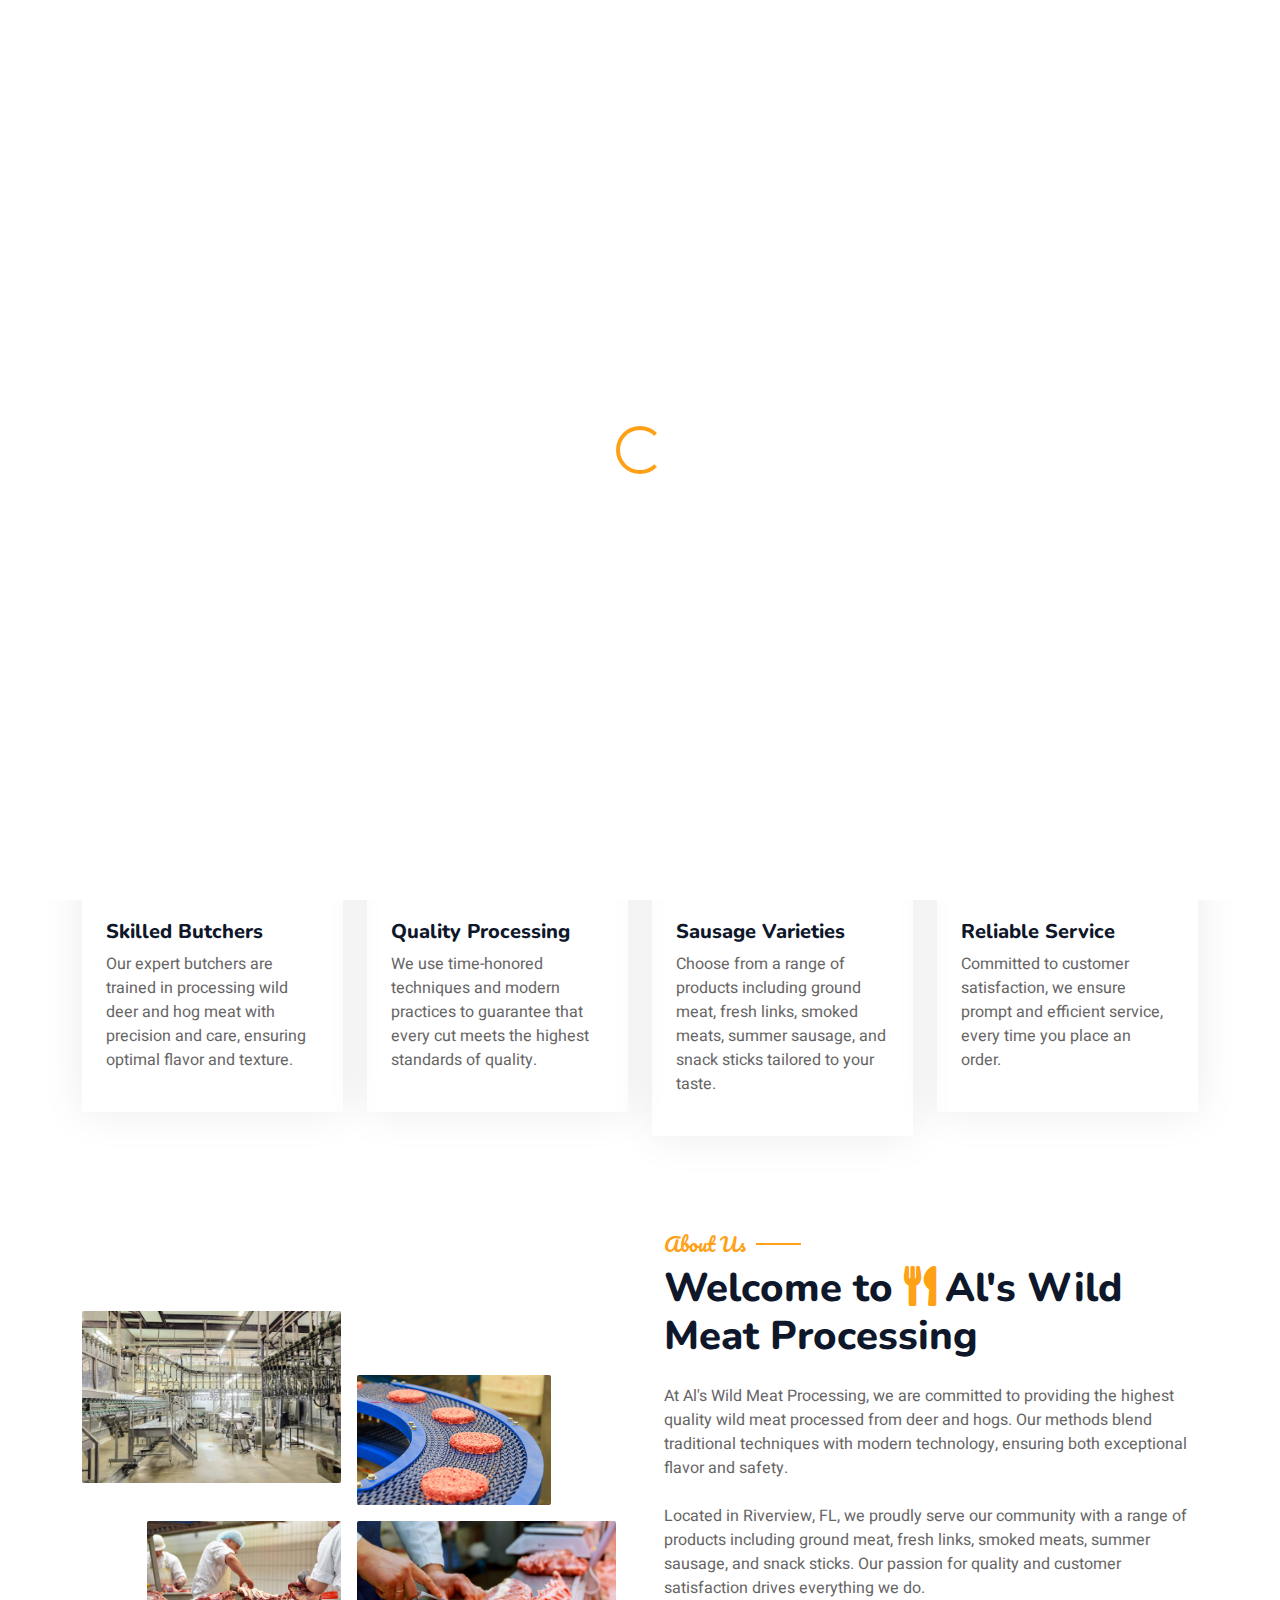
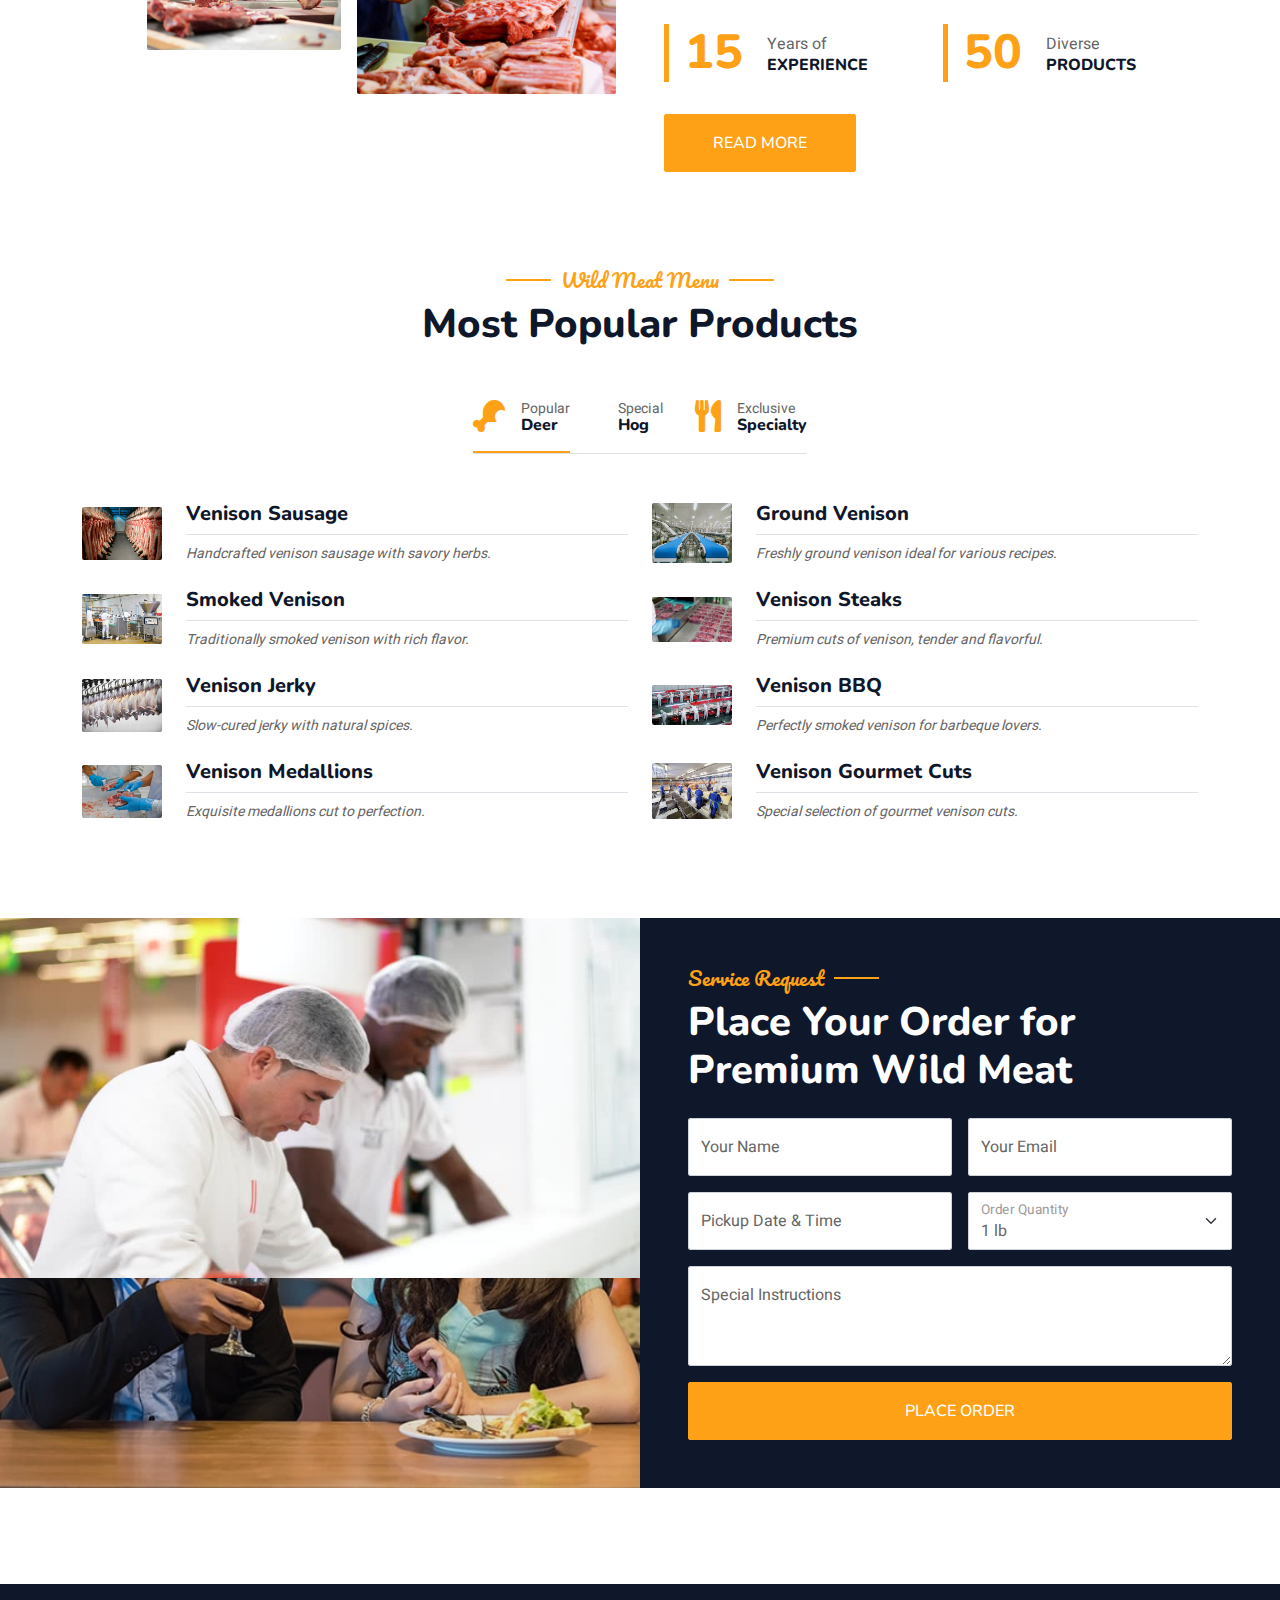
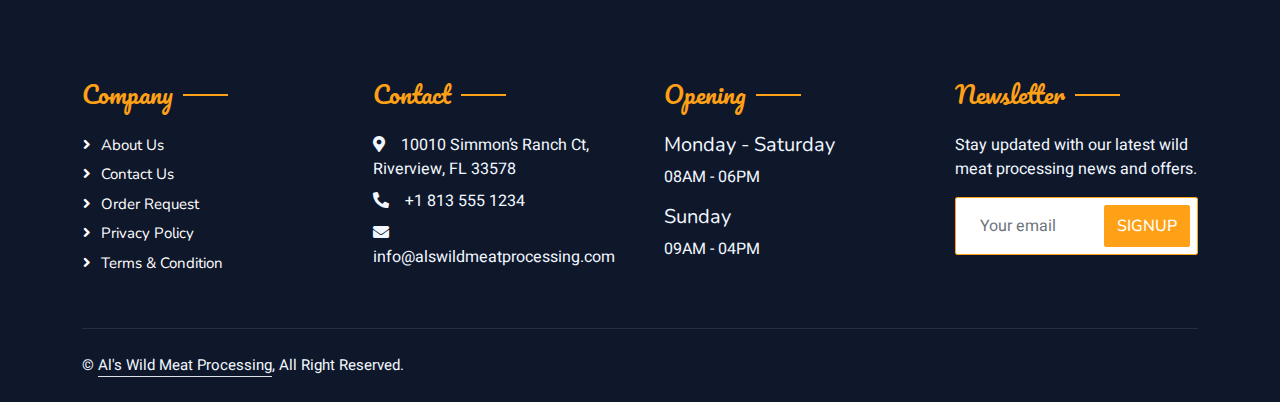
==== index.html @ 775583ea "Add files via upload" ====
<!DOCTYPE html>
<html lang="en">

<head>
    <meta charset="utf-8">
    <title>AI’s Wild meat processing</title>
    <meta content="width=device-width, initial-scale=1.0" name="viewport">
    <meta content="" name="keywords">
    <meta content="" name="description">

    <!-- Favicon -->
    <link href="img/favicon.ico" rel="icon">

    <!-- Google Web Fonts -->
    <link rel="preconnect" href="https://fonts.googleapis.com">
    <link rel="preconnect" href="https://fonts.gstatic.com" crossorigin>
    <link href="https://fonts.googleapis.com/css2?family=Heebo:wght@400;500;600&family=Nunito:wght@600;700;800&family=Pacifico&display=swap" rel="stylesheet">

    <!-- Icon Font Stylesheet -->
    <link href="https://cdnjs.cloudflare.com/ajax/libs/font-awesome/5.10.0/css/all.min.css" rel="stylesheet">
    <link href="https://cdn.jsdelivr.net/npm/bootstrap-icons@1.4.1/font/bootstrap-icons.css" rel="stylesheet">

    <!-- Libraries Stylesheet -->
    <link href="lib/animate/animate.min.css" rel="stylesheet">
    <link href="lib/owlcarousel/assets/owl.carousel.min.css" rel="stylesheet">
    <link href="lib/tempusdominus/css/tempusdominus-bootstrap-4.min.css" rel="stylesheet" />

    <!-- Customized Bootstrap Stylesheet -->
    <link href="css/bootstrap.min.css" rel="stylesheet">

    <!-- Template Stylesheet -->
    <link href="css/style.css" rel="stylesheet">
</head>

<body>
    <div class="container-xxl bg-white p-0">
        <!-- Spinner Start -->
        <div id="spinner" class="show bg-white position-fixed translate-middle w-100 vh-100 top-50 start-50 d-flex align-items-center justify-content-center">
            <div class="spinner-border text-primary" style="width: 3rem; height: 3rem;" role="status">
                <span class="sr-only">Loading...</span>
            </div>
        </div>
        <!-- Spinner End -->


<!-- Navbar & Hero Start -->
<div class="container-xxl position-relative p-0">
    <nav class="navbar navbar-expand-lg navbar-dark bg-dark px-4 px-lg-5 py-3 py-lg-0">
        <a href="" class="navbar-brand p-0">
            <h1 class="text-primary m-0"><i class="fa fa-utensils me-3"></i>Al's Wild Meat Processing</h1>
            <!-- <img src="img/logo.png" alt="Logo"> -->
        </a>
        <button class="navbar-toggler" type="button" data-bs-toggle="collapse" data-bs-target="#navbarCollapse">
            <span class="fa fa-bars"></span>
        </button>
        <div class="collapse navbar-collapse" id="navbarCollapse">
            <div class="navbar-nav ms-auto py-0 pe-4">
                <a href="index.html" class="nav-item nav-link active">Home</a>
                <a href="service.html" class="nav-item nav-link">Services</a>
                <a href="about.html" class="nav-item nav-link">About</a>
                <a href="contact.html" class="nav-item nav-link">Contact</a>
            </div>
        </div>
    </nav>

    <div class="container-xxl py-5 bg-dark hero-header mb-5">
        <div class="container my-5 py-5">
            <div class="row align-items-center g-5">
                <div class="col-lg-6 text-center text-lg-start">
                    <h1 class="display-3 text-white animated slideInLeft">Expert Wild Meat Processing<br>in Riverview, FL</h1>
                    <p class="text-white animated slideInLeft mb-4 pb-2">
                        At Al's Wild Meat Processing, we specialize in the processing of deer and hog meat to create a variety of products including ground meat, fresh links, smoked meats, summer sausage, and snack sticks. Quality and customer satisfaction are our top priorities.
                    </p>
                    <a href="contact.html" class="btn btn-primary py-sm-3 px-sm-5 me-3 animated slideInLeft">Get in Touch</a>
                </div>
                <div class="col-lg-6 text-center text-lg-end overflow-hidden">
                    <img class="img-fluid" src="img/1.jpg" alt="Wild Meat Processing" style="width:100%; height:auto;">
                </div>
            </div>
        </div>
    </div>
</div>
<!-- Navbar & Hero End -->

      <!-- Service Start -->
<div class="container-xxl py-5">
    <div class="container">
        <div class="row g-4">
            <div class="col-lg-3 col-sm-6 wow fadeInUp" data-wow-delay="0.1s">
                <div class="service-item rounded pt-3">
                    <div class="p-4">
                        <i class="fa fa-3x fa-user-tie text-primary mb-4"></i>
                        <h5>Skilled Butchers</h5>
                        <p>Our expert butchers are trained in processing wild deer and hog meat with precision and care, ensuring optimal flavor and texture.</p>
                    </div>
                </div>
            </div>
            <div class="col-lg-3 col-sm-6 wow fadeInUp" data-wow-delay="0.3s">
                <div class="service-item rounded pt-3">
                    <div class="p-4">
                        <i class="fa fa-3x fa-utensils text-primary mb-4"></i>
                        <h5>Quality Processing</h5>
                        <p>We use time-honored techniques and modern practices to guarantee that every cut meets the highest standards of quality.</p>
                    </div>
                </div>
            </div>
            <div class="col-lg-3 col-sm-6 wow fadeInUp" data-wow-delay="0.5s">
                <div class="service-item rounded pt-3">
                    <div class="p-4">
                        <i class="fa fa-3x fa-cart-plus text-primary mb-4"></i>
                        <h5>Sausage Varieties</h5>
                        <p>Choose from a range of products including ground meat, fresh links, smoked meats, summer sausage, and snack sticks tailored to your taste.</p>
                    </div>
                </div>
            </div>
            <div class="col-lg-3 col-sm-6 wow fadeInUp" data-wow-delay="0.7s">
                <div class="service-item rounded pt-3">
                    <div class="p-4">
                        <i class="fa fa-3x fa-headset text-primary mb-4"></i>
                        <h5>Reliable Service</h5>
                        <p>Committed to customer satisfaction, we ensure prompt and efficient service, every time you place an order.</p>
                    </div>
                </div>
            </div>
        </div>
    </div>
</div>
<!-- Service End -->


<!-- About Start -->
<div class="container-xxl py-5">
    <div class="container">
        <div class="row g-5 align-items-center">
            <div class="col-lg-6">
                <div class="row g-3">
                    <div class="col-6 text-start">
                        <img class="img-fluid rounded w-100 wow zoomIn" data-wow-delay="0.1s" src="img/2.jpg" style="width:100%; height:auto;">
                    </div>
                    <div class="col-6 text-start">
                        <img class="img-fluid rounded w-75 wow zoomIn" data-wow-delay="0.3s" src="img/3.jpg" style="margin-top: 25%; width:100%; height:auto;">
                    </div>
                    <div class="col-6 text-end">
                        <img class="img-fluid rounded w-75 wow zoomIn" data-wow-delay="0.5s" src="img/4.jpg" style="width:100%; height:auto;">
                    </div>
                    <div class="col-6 text-end">
                        <img class="img-fluid rounded w-100 wow zoomIn" data-wow-delay="0.7s" src="img/5.jpg" style="width:100%; height:auto;">
                    </div>
                </div>
            </div>
            <div class="col-lg-6">
                <h5 class="section-title ff-secondary text-start text-primary fw-normal">About Us</h5>
                <h1 class="mb-4">Welcome to <i class="fa fa-utensils text-primary me-2"></i>Al's Wild Meat Processing</h1>
                <p class="mb-4">At Al's Wild Meat Processing, we are committed to providing the highest quality wild meat processed from deer and hogs. Our methods blend traditional techniques with modern technology, ensuring both exceptional flavor and safety.</p>
                <p class="mb-4">Located in Riverview, FL, we proudly serve our community with a range of products including ground meat, fresh links, smoked meats, summer sausage, and snack sticks. Our passion for quality and customer satisfaction drives everything we do.</p>
                <div class="row g-4 mb-4">
                    <div class="col-sm-6">
                        <div class="d-flex align-items-center border-start border-5 border-primary px-3">
                            <h1 class="flex-shrink-0 display-5 text-primary mb-0" data-toggle="counter-up">15</h1>
                            <div class="ps-4">
                                <p class="mb-0">Years of</p>
                                <h6 class="text-uppercase mb-0">Experience</h6>
                            </div>
                        </div>
                    </div>
                    <div class="col-sm-6">
                        <div class="d-flex align-items-center border-start border-5 border-primary px-3">
                            <h1 class="flex-shrink-0 display-5 text-primary mb-0" data-toggle="counter-up">50</h1>
                            <div class="ps-4">
                                <p class="mb-0">Diverse</p>
                                <h6 class="text-uppercase mb-0">Products</h6>
                            </div>
                        </div>
                    </div>
                </div>
                <a class="btn btn-primary py-3 px-5 mt-2" href="about.html">Read More</a>
            </div>
        </div>
    </div>
</div>
<!-- About End -->


<!-- Menu Start -->
<div class="container-xxl py-5">
    <div class="container">
        <div class="text-center wow fadeInUp" data-wow-delay="0.1s">
            <h5 class="section-title ff-secondary text-center text-primary fw-normal">Wild Meat Menu</h5>
            <h1 class="mb-5">Most Popular Products</h1>
        </div>
        <div class="tab-class text-center wow fadeInUp" data-wow-delay="0.1s">
            <ul class="nav nav-pills d-inline-flex justify-content-center border-bottom mb-5">
                <li class="nav-item">
                    <a class="d-flex align-items-center text-start mx-3 ms-0 pb-3 active" data-bs-toggle="pill" href="#tab-1">
                        <i class="fa fa-drumstick-bite fa-2x text-primary"></i>
                        <div class="ps-3">
                            <small class="text-body">Popular</small>
                            <h6 class="mt-n1 mb-0">Deer</h6>
                        </div>
                    </a>
                </li>
                <li class="nav-item">
                    <a class="d-flex align-items-center text-start mx-3 pb-3" data-bs-toggle="pill" href="#tab-2">
                        <i class="fa fa-pig fa-2x text-primary"></i>
                        <div class="ps-3">
                            <small class="text-body">Special</small>
                            <h6 class="mt-n1 mb-0">Hog</h6>
                        </div>
                    </a>
                </li>
                <li class="nav-item">
                    <a class="d-flex align-items-center text-start mx-3 me-0 pb-3" data-bs-toggle="pill" href="#tab-3">
                        <i class="fa fa-utensils fa-2x text-primary"></i>
                        <div class="ps-3">
                            <small class="text-body">Exclusive</small>
                            <h6 class="mt-n1 mb-0">Specialty</h6>
                        </div>
                    </a>
                </li>
            </ul>
            <div class="tab-content">
                <!-- Tab 1: Deer Products -->
                <div id="tab-1" class="tab-pane fade show p-0 active">
                    <div class="row g-4">
                        <div class="col-lg-6">
                            <div class="d-flex align-items-center">
                                <img class="flex-shrink-0 img-fluid rounded" src="img/6.jpg" alt="" style="width: 80px; height:auto;">
                                <div class="w-100 d-flex flex-column text-start ps-4">
                                    <h5 class="d-flex justify-content-between border-bottom pb-2">
                                        <span>Venison Sausage</span>
                                    </h5>
                                    <small class="fst-italic">Handcrafted venison sausage with savory herbs.</small>
                                </div>
                            </div>
                        </div>
                        <div class="col-lg-6">
                            <div class="d-flex align-items-center">
                                <img class="flex-shrink-0 img-fluid rounded" src="img/7.jpg" alt="" style="width: 80px; height:auto;">
                                <div class="w-100 d-flex flex-column text-start ps-4">
                                    <h5 class="d-flex justify-content-between border-bottom pb-2">
                                        <span>Ground Venison</span>
                                    </h5>
                                    <small class="fst-italic">Freshly ground venison ideal for various recipes.</small>
                                </div>
                            </div>
                        </div>
                        <div class="col-lg-6">
                            <div class="d-flex align-items-center">
                                <img class="flex-shrink-0 img-fluid rounded" src="img/8.jpg" alt="" style="width: 80px; height:auto;">
                                <div class="w-100 d-flex flex-column text-start ps-4">
                                    <h5 class="d-flex justify-content-between border-bottom pb-2">
                                        <span>Smoked Venison</span>
                                    </h5>
                                    <small class="fst-italic">Traditionally smoked venison with rich flavor.</small>
                                </div>
                            </div>
                        </div>
                        <div class="col-lg-6">
                            <div class="d-flex align-items-center">
                                <img class="flex-shrink-0 img-fluid rounded" src="img/9.jpg" alt="" style="width: 80px; height:auto;">
                                <div class="w-100 d-flex flex-column text-start ps-4">
                                    <h5 class="d-flex justify-content-between border-bottom pb-2">
                                        <span>Venison Steaks</span>
                                    </h5>
                                    <small class="fst-italic">Premium cuts of venison, tender and flavorful.</small>
                                </div>
                            </div>
                        </div>
                        <div class="col-lg-6">
                            <div class="d-flex align-items-center">
                                <img class="flex-shrink-0 img-fluid rounded" src="img/10.jpg" alt="" style="width: 80px; height:auto;">
                                <div class="w-100 d-flex flex-column text-start ps-4">
                                    <h5 class="d-flex justify-content-between border-bottom pb-2">
                                        <span>Venison Jerky</span>
                                    </h5>
                                    <small class="fst-italic">Slow-cured jerky with natural spices.</small>
                                </div>
                            </div>
                        </div>
                        <div class="col-lg-6">
                            <div class="d-flex align-items-center">
                                <img class="flex-shrink-0 img-fluid rounded" src="img/11.jpg" alt="" style="width: 80px; height:auto;">
                                <div class="w-100 d-flex flex-column text-start ps-4">
                                    <h5 class="d-flex justify-content-between border-bottom pb-2">
                                        <span>Venison BBQ</span>
                                    </h5>
                                    <small class="fst-italic">Perfectly smoked venison for barbeque lovers.</small>
                                </div>
                            </div>
                        </div>
                        <div class="col-lg-6">
                            <div class="d-flex align-items-center">
                                <img class="flex-shrink-0 img-fluid rounded" src="img/12.jpg" alt="" style="width: 80px; height:auto;">
                                <div class="w-100 d-flex flex-column text-start ps-4">
                                    <h5 class="d-flex justify-content-between border-bottom pb-2">
                                        <span>Venison Medallions</span>
                                    </h5>
                                    <small class="fst-italic">Exquisite medallions cut to perfection.</small>
                                </div>
                            </div>
                        </div>
                        <div class="col-lg-6">
                            <div class="d-flex align-items-center">
                                <img class="flex-shrink-0 img-fluid rounded" src="img/13.jpg" alt="" style="width: 80px; height:auto;">
                                <div class="w-100 d-flex flex-column text-start ps-4">
                                    <h5 class="d-flex justify-content-between border-bottom pb-2">
                                        <span>Venison Gourmet Cuts</span>
                                    </h5>
                                    <small class="fst-italic">Special selection of gourmet venison cuts.</small>
                                </div>
                            </div>
                        </div>
                    </div>
                </div>
                <!-- Tab 2: Hog Products -->
                <div id="tab-2" class="tab-pane fade show p-0">
                    <div class="row g-4">
                        <div class="col-lg-6">
                            <div class="d-flex align-items-center">
                                <img class="flex-shrink-0 img-fluid rounded" src="img/6.jpg" alt="" style="width: 80px; height:auto;">
                                <div class="w-100 d-flex flex-column text-start ps-4">
                                    <h5 class="d-flex justify-content-between border-bottom pb-2">
                                        <span>Hog Sausage</span>
                                    </h5>
                                    <small class="fst-italic">Authentic hog sausage with a bold taste.</small>
                                </div>
                            </div>
                        </div>
                        <div class="col-lg-6">
                            <div class="d-flex align-items-center">
                                <img class="flex-shrink-0 img-fluid rounded" src="img/7.jpg" alt="" style="width: 80px; height:auto;">
                                <div class="w-100 d-flex flex-column text-start ps-4">
                                    <h5 class="d-flex justify-content-between border-bottom pb-2">
                                        <span>Ground Hog Meat</span>
                                    </h5>
                                    <small class="fst-italic">Finely ground hog meat for versatile cooking.</small>
                                </div>
                            </div>
                        </div>
                        <div class="col-lg-6">
                            <div class="d-flex align-items-center">
                                <img class="flex-shrink-0 img-fluid rounded" src="img/8.jpg" alt="" style="width: 80px; height:auto;">
                                <div class="w-100 d-flex flex-column text-start ps-4">
                                    <h5 class="d-flex justify-content-between border-bottom pb-2">
                                        <span>Smoked Hog Meat</span>
                                    </h5>
                                    <small class="fst-italic">Richly smoked hog meat bursting with flavor.</small>
                                </div>
                            </div>
                        </div>
                        <div class="col-lg-6">
                            <div class="d-flex align-items-center">
                                <img class="flex-shrink-0 img-fluid rounded" src="img/9.jpg" alt="" style="width: 80px; height:auto;">
                                <div class="w-100 d-flex flex-column text-start ps-4">
                                    <h5 class="d-flex justify-content-between border-bottom pb-2">
                                        <span>Hog Chops</span>
                                    </h5>
                                    <small class="fst-italic">Tender hog chops crafted with care.</small>
                                </div>
                            </div>
                        </div>
                        <div class="col-lg-6">
                            <div class="d-flex align-items-center">
                                <img class="flex-shrink-0 img-fluid rounded" src="img/10.jpg" alt="" style="width: 80px; height:auto;">
                                <div class="w-100 d-flex flex-column text-start ps-4">
                                    <h5 class="d-flex justify-content-between border-bottom pb-2">
                                        <span>Hog Jerky</span>
                                    </h5>
                                    <small class="fst-italic">Spiced hog jerky that's both savory and spicy.</small>
                                </div>
                            </div>
                        </div>
                        <div class="col-lg-6">
                            <div class="d-flex align-items-center">
                                <img class="flex-shrink-0 img-fluid rounded" src="img/11.jpg" alt="" style="width: 80px; height:auto;">
                                <div class="w-100 d-flex flex-column text-start ps-4">
                                    <h5 class="d-flex justify-content-between border-bottom pb-2">
                                        <span>Herbed Hog Sausage</span>
                                    </h5>
                                    <small class="fst-italic">A unique blend of herbs for a delectable sausage.</small>
                                </div>
                            </div>
                        </div>
                        <div class="col-lg-6">
                            <div class="d-flex align-items-center">
                                <img class="flex-shrink-0 img-fluid rounded" src="img/12.jpg" alt="" style="width: 80px; height:auto;">
                                <div class="w-100 d-flex flex-column text-start ps-4">
                                    <h5 class="d-flex justify-content-between border-bottom pb-2">
                                        <span>Hog Bacon</span>
                                    </h5>
                                    <small class="fst-italic">Crispy and delicious, perfect for any meal.</small>
                                </div>
                            </div>
                        </div>
                        <div class="col-lg-6">
                            <div class="d-flex align-items-center">
                                <img class="flex-shrink-0 img-fluid rounded" src="img/13.jpg" alt="" style="width: 80px; height:auto;">
                                <div class="w-100 d-flex flex-column text-start ps-4">
                                    <h5 class="d-flex justify-content-between border-bottom pb-2">
                                        <span>Hog Specialty Cuts</span>
                                    </h5>
                                    <small class="fst-italic">Assorted specialty cuts from premium hog meat.</small>
                                </div>
                            </div>
                        </div>
                    </div>
                </div>
                <!-- Tab 3: Specialty Items -->
                <div id="tab-3" class="tab-pane fade show p-0">
                    <div class="row g-4">
                        <div class="col-lg-6">
                            <div class="d-flex align-items-center">
                                <img class="flex-shrink-0 img-fluid rounded" src="img/6.jpg" alt="" style="width: 80px; height:auto;">
                                <div class="w-100 d-flex flex-column text-start ps-4">
                                    <h5 class="d-flex justify-content-between border-bottom pb-2">
                                        <span>Mixed Sausage Platter</span>
                                    </h5>
                                    <small class="fst-italic">A delightful assortment featuring both venison and hog sausage.</small>
                                </div>
                            </div>
                        </div>
                        <div class="col-lg-6">
                            <div class="d-flex align-items-center">
                                <img class="flex-shrink-0 img-fluid rounded" src="img/7.jpg" alt="" style="width: 80px; height:auto;">
                                <div class="w-100 d-flex flex-column text-start ps-4">
                                    <h5 class="d-flex justify-content-between border-bottom pb-2">
                                        <span>Artisan Meat Medley</span>
                                    </h5>
                                    <small class="fst-italic">A gourmet selection of our finest wild meats.</small>
                                </div>
                            </div>
                        </div>
                        <div class="col-lg-6">
                            <div class="d-flex align-items-center">
                                <img class="flex-shrink-0 img-fluid rounded" src="img/8.jpg" alt="" style="width: 80px; height:auto;">
                                <div class="w-100 d-flex flex-column text-start ps-4">
                                    <h5 class="d-flex justify-content-between border-bottom pb-2">
                                        <span>Signature Smoked Selection</span>
                                    </h5>
                                    <small class="fst-italic">Our signature smoked meats with a distinct flavor.</small>
                                </div>
                            </div>
                        </div>
                        <div class="col-lg-6">
                            <div class="d-flex align-items-center">
                                <img class="flex-shrink-0 img-fluid rounded" src="img/9.jpg" alt="" style="width: 80px; height:auto;">
                                <div class="w-100 d-flex flex-column text-start ps-4">
                                    <h5 class="d-flex justify-content-between border-bottom pb-2">
                                        <span>Customized Meat Blend</span>
                                    </h5>
                                    <small class="fst-italic">Tailor-made blend for the discerning palate.</small>
                                </div>
                            </div>
                        </div>
                        <div class="col-lg-6">
                            <div class="d-flex align-items-center">
                                <img class="flex-shrink-0 img-fluid rounded" src="img/10.jpg" alt="" style="width: 80px; height:auto;">
                                <div class="w-100 d-flex flex-column text-start ps-4">
                                    <h5 class="d-flex justify-content-between border-bottom pb-2">
                                        <span>Festive Sausage Sampler</span>
                                    </h5>
                                    <small class="fst-italic">Perfect for celebrations, offering a variety of flavors.</small>
                                </div>
                            </div>
                        </div>
                        <div class="col-lg-6">
                            <div class="d-flex align-items-center">
                                <img class="flex-shrink-0 img-fluid rounded" src="img/11.jpg" alt="" style="width: 80px; height:auto;">
                                <div class="w-100 d-flex flex-column text-start ps-4">
                                    <h5 class="d-flex justify-content-between border-bottom pb-2">
                                        <span>Premium Meat Cuts</span>
                                    </h5>
                                    <small class="fst-italic">High quality cuts prepared with expertise.</small>
                                </div>
                            </div>
                        </div>
                        <div class="col-lg-6">
                            <div class="d-flex align-items-center">
                                <img class="flex-shrink-0 img-fluid rounded" src="img/12.jpg" alt="" style="width: 80px; height:auto;">
                                <div class="w-100 d-flex flex-column text-start ps-4">
                                    <h5 class="d-flex justify-content-between border-bottom pb-2">
                                        <span>Gourmet Meat Selection</span>
                                    </h5>
                                    <small class="fst-italic">A curated selection of our best products.</small>
                                </div>
                            </div>
                        </div>
                        <div class="col-lg-6">
                            <div class="d-flex align-items-center">
                                <img class="flex-shrink-0 img-fluid rounded" src="img/13.jpg" alt="" style="width: 80px; height:auto;">
                                <div class="w-100 d-flex flex-column text-start ps-4">
                                    <h5 class="d-flex justify-content-between border-bottom pb-2">
                                        <span>Wild Meat Delicacies</span>
                                    </h5>
                                    <small class="fst-italic">An assortment of specialty cuts from both deer and hog.</small>
                                </div>
                            </div>
                        </div>
                    </div>
                </div>
            </div>
        </div>
    </div>
</div>
<!-- Menu End -->


<!-- Reservation Start -->
<div class="container-xxl py-5 px-0 wow fadeInUp" data-wow-delay="0.1s">
    <div class="row g-0">
        <div class="col-md-6">
            <div class="video">
                <img class="img-fluid" src="img/25.jpg" alt="Wild Meat Processing" style="width: 100%; height: auto;">
              </div>
        </div>
        <div class="col-md-6 bg-dark d-flex align-items-center">
            <div class="p-5 wow fadeInUp" data-wow-delay="0.2s">
                <h5 class="section-title ff-secondary text-start text-primary fw-normal">Service Request</h5>
                <h1 class="text-white mb-4">Place Your Order for Premium Wild Meat</h1>
                <form>
                    <div class="row g-3">
                        <div class="col-md-6">
                            <div class="form-floating">
                                <input type="text" class="form-control" id="name" placeholder="Your Name">
                                <label for="name">Your Name</label>
                            </div>
                        </div>
                        <div class="col-md-6">
                            <div class="form-floating">
                                <input type="email" class="form-control" id="email" placeholder="Your Email">
                                <label for="email">Your Email</label>
                            </div>
                        </div>
                        <div class="col-md-6">
                            <div class="form-floating date" id="date3" data-target-input="nearest">
                                <input type="text" class="form-control datetimepicker-input" id="datetime" placeholder="Pickup Date & Time" data-target="#date3" data-toggle="datetimepicker" />
                                <label for="datetime">Pickup Date & Time</label>
                            </div>
                        </div>
                        <div class="col-md-6">
                            <div class="form-floating">
                                <select class="form-select" id="select1">
                                  <option value="1">1 lb</option>
                                  <option value="2">2 lb</option>
                                  <option value="3">3 lb</option>
                                </select>
                                <label for="select1">Order Quantity</label>
                              </div>
                        </div>
                        <div class="col-12">
                            <div class="form-floating">
                                <textarea class="form-control" placeholder="Special Instructions" id="message" style="height: 100px"></textarea>
                                <label for="message">Special Instructions</label>
                            </div>
                        </div>
                        <div class="col-12">
                            <button class="btn btn-primary w-100 py-3" type="submit">Place Order</button>
                        </div>
                    </div>
                </form>
            </div>
        </div>
    </div>
</div>

<div class="modal fade" id="videoModal" tabindex="-1" aria-labelledby="exampleModalLabel" aria-hidden="true">
    <div class="modal-dialog">
        <div class="modal-content rounded-0">
            <div class="modal-header">
                <h5 class="modal-title" id="exampleModalLabel">Wild Meat Process Overview</h5>
                <button type="button" class="btn-close" data-bs-dismiss="modal" aria-label="Close"></button>
            </div>
            <div class="modal-body">
                <!-- 16:9 aspect ratio -->
                <div class="ratio ratio-16x9">
                    <iframe class="embed-responsive-item" src="" id="video" allowfullscreen allowscriptaccess="always"
                        allow="autoplay" style="width:100%; height:auto;"></iframe>
                </div>
            </div>
        </div>
    </div>
</div>
<!-- Reservation End -->


      
        

      <!-- Footer Start -->
<div class="container-fluid bg-dark text-light footer pt-5 mt-5 wow fadeIn" data-wow-delay="0.1s">
    <div class="container py-5">
        <div class="row g-5">
            <div class="col-lg-3 col-md-6">
                <h4 class="section-title ff-secondary text-start text-primary fw-normal mb-4">Company</h4>
                <a class="btn btn-link" href="about.html">About Us</a>
                <a class="btn btn-link" href="contact.html">Contact Us</a>
                <a class="btn btn-link" href="order.html">Order Request</a>
                <a class="btn btn-link" href="privacy.html">Privacy Policy</a>
                <a class="btn btn-link" href="terms.html">Terms &amp; Condition</a>
            </div>
            <div class="col-lg-3 col-md-6">
                <h4 class="section-title ff-secondary text-start text-primary fw-normal mb-4">Contact</h4>
                <p class="mb-2"><i class="fa fa-map-marker-alt me-3"></i>10010 Simmon’s Ranch Ct, Riverview, FL 33578</p>
                <p class="mb-2"><i class="fa fa-phone-alt me-3"></i>+1 813 555 1234</p>
                <p class="mb-2"><i class="fa fa-envelope me-3"></i>info@alswildmeatprocessing.com</p>  
            </div>
            <div class="col-lg-3 col-md-6">
                <h4 class="section-title ff-secondary text-start text-primary fw-normal mb-4">Opening</h4>
                <h5 class="text-light fw-normal">Monday - Saturday</h5>
                <p>08AM - 06PM</p>
                <h5 class="text-light fw-normal">Sunday</h5>
                <p>09AM - 04PM</p>
            </div>
            <div class="col-lg-3 col-md-6">
                <h4 class="section-title ff-secondary text-start text-primary fw-normal mb-4">Newsletter</h4>
                <p>Stay updated with our latest wild meat processing news and offers.</p>
                <div class="position-relative mx-auto" style="max-width: 400px;">
                    <input class="form-control border-primary w-100 py-3 ps-4 pe-5" type="text" placeholder="Your email">
                    <button type="button" class="btn btn-primary py-2 position-absolute top-0 end-0 mt-2 me-2">SignUp</button>
                </div>
            </div>
        </div>
    </div>
    <div class="container">
        <div class="copyright">
            <div class="row">
                <div class="col-md-6 text-center text-md-start mb-3 mb-md-0">
                    &copy; <a class="border-bottom" href="#">Al's Wild Meat Processing</a>, All Right Reserved.
                </div>
                <div class="col-md-6 text-center text-md-end">
                    <div class="footer-menu">
                        <!-- Footer menu can be added here if needed -->
                    </div>
                </div>
            </div>
        </div>
    </div>
</div>
<!-- Footer End -->


        <!-- Back to Top -->
        <a href="#" class="btn btn-lg btn-primary btn-lg-square back-to-top"><i class="bi bi-arrow-up"></i></a>
    </div>

    <!-- JavaScript Libraries -->
    <script src="https://code.jquery.com/jquery-3.4.1.min.js"></script>
    <script src="https://cdn.jsdelivr.net/npm/bootstrap@5.0.0/dist/js/bootstrap.bundle.min.js"></script>
    <script src="lib/wow/wow.min.js"></script>
    <script src="lib/easing/easing.min.js"></script>
    <script src="lib/waypoints/waypoints.min.js"></script>
    <script src="lib/counterup/counterup.min.js"></script>
    <script src="lib/owlcarousel/owl.carousel.min.js"></script>
    <script src="lib/tempusdominus/js/moment.min.js"></script>
    <script src="lib/tempusdominus/js/moment-timezone.min.js"></script>
    <script src="lib/tempusdominus/js/tempusdominus-bootstrap-4.min.js"></script>

    <!-- Template Javascript -->
    <script src="js/main.js"></script>
</body>

</html>
---- css/style.css ----
/********** Template CSS **********/
:root {
    --primary: #FEA116;
    --light: #F1F8FF;
    --dark: #0F172B;
}

.ff-secondary {
    font-family: 'Pacifico', cursive;
}

.fw-medium {
    font-weight: 600 !important;
}

.fw-semi-bold {
    font-weight: 700 !important;
}

.back-to-top {
    position: fixed;
    display: none;
    right: 45px;
    bottom: 45px;
    z-index: 99;
}


/*** Spinner ***/
#spinner {
    opacity: 0;
    visibility: hidden;
    transition: opacity .5s ease-out, visibility 0s linear .5s;
    z-index: 99999;
}

#spinner.show {
    transition: opacity .5s ease-out, visibility 0s linear 0s;
    visibility: visible;
    opacity: 1;
}


/*** Button ***/
.btn {
    font-family: 'Nunito', sans-serif;
    font-weight: 500;
    text-transform: uppercase;
    transition: .5s;
}

.btn.btn-primary,
.btn.btn-secondary {
    color: #FFFFFF;
}

.btn-square {
    width: 38px;
    height: 38px;
}

.btn-sm-square {
    width: 32px;
    height: 32px;
}

.btn-lg-square {
    width: 48px;
    height: 48px;
}

.btn-square,
.btn-sm-square,
.btn-lg-square {
    padding: 0;
    display: flex;
    align-items: center;
    justify-content: center;
    font-weight: normal;
    border-radius: 2px;
}


/*** Navbar ***/
.navbar-dark .navbar-nav .nav-link {
    position: relative;
    margin-left: 25px;
    padding: 35px 0;
    font-size: 15px;
    color: var(--light) !important;
    text-transform: uppercase;
    font-weight: 500;
    outline: none;
    transition: .5s;
}

.sticky-top.navbar-dark .navbar-nav .nav-link {
    padding: 20px 0;
}

.navbar-dark .navbar-nav .nav-link:hover,
.navbar-dark .navbar-nav .nav-link.active {
    color: var(--primary) !important;
}

.navbar-dark .navbar-brand img {
    max-height: 60px;
    transition: .5s;
}

.sticky-top.navbar-dark .navbar-brand img {
    max-height: 45px;
}

@media (max-width: 991.98px) {
    .sticky-top.navbar-dark {
        position: relative;
    }

    .navbar-dark .navbar-collapse {
        margin-top: 15px;
        border-top: 1px solid rgba(255, 255, 255, .1)
    }

    .navbar-dark .navbar-nav .nav-link,
    .sticky-top.navbar-dark .navbar-nav .nav-link {
        padding: 10px 0;
        margin-left: 0;
    }

    .navbar-dark .navbar-brand img {
        max-height: 45px;
    }
}

@media (min-width: 992px) {
    .navbar-dark {
        position: absolute;
        width: 100%;
        top: 0;
        left: 0;
        z-index: 999;
        background: transparent !important;
    }
    
    .sticky-top.navbar-dark {
        position: fixed;
        background: var(--dark) !important;
    }
}


/*** Hero Header ***/
.hero-header {
    background: linear-gradient(rgba(15, 23, 43, .9), rgba(15, 23, 43, .9)), url(../img/bg-hero.jpg);
    background-position: center center;
    background-repeat: no-repeat;
    background-size: cover;
}

.hero-header img {
    animation: imgRotate 50s linear infinite;
}

@keyframes imgRotate { 
    100% { 
        transform: rotate(360deg); 
    } 
}

.breadcrumb-item + .breadcrumb-item::before {
    color: rgba(255, 255, 255, .5);
}


/*** Section Title ***/
.section-title {
    position: relative;
    display: inline-block;
}

.section-title::before {
    position: absolute;
    content: "";
    width: 45px;
    height: 2px;
    top: 50%;
    left: -55px;
    margin-top: -1px;
    background: var(--primary);
}

.section-title::after {
    position: absolute;
    content: "";
    width: 45px;
    height: 2px;
    top: 50%;
    right: -55px;
    margin-top: -1px;
    background: var(--primary);
}

.section-title.text-start::before,
.section-title.text-end::after {
    display: none;
}


/*** Service ***/
.service-item {
    box-shadow: 0 0 45px rgba(0, 0, 0, .08);
    transition: .5s;
}

.service-item:hover {
    background: var(--primary);
}

.service-item * {
    transition: .5s;
}

.service-item:hover * {
    color: var(--light) !important;
}


/*** Food Menu ***/
.nav-pills .nav-item .active {
    border-bottom: 2px solid var(--primary);
}


/*** Youtube Video ***/
.video {
    position: relative;
    height: 100%;
    min-height: 500px;
    background: linear-gradient(rgba(15, 23, 43, .1), rgba(15, 23, 43, .1)), url(../img/video.jpg);
    background-position: center center;
    background-repeat: no-repeat;
    background-size: cover;
}

.video .btn-play {
    position: absolute;
    z-index: 3;
    top: 50%;
    left: 50%;
    transform: translateX(-50%) translateY(-50%);
    box-sizing: content-box;
    display: block;
    width: 32px;
    height: 44px;
    border-radius: 50%;
    border: none;
    outline: none;
    padding: 18px 20px 18px 28px;
}

.video .btn-play:before {
    content: "";
    position: absolute;
    z-index: 0;
    left: 50%;
    top: 50%;
    transform: translateX(-50%) translateY(-50%);
    display: block;
    width: 100px;
    height: 100px;
    background: var(--primary);
    border-radius: 50%;
    animation: pulse-border 1500ms ease-out infinite;
}

.video .btn-play:after {
    content: "";
    position: absolute;
    z-index: 1;
    left: 50%;
    top: 50%;
    transform: translateX(-50%) translateY(-50%);
    display: block;
    width: 100px;
    height: 100px;
    background: var(--primary);
    border-radius: 50%;
    transition: all 200ms;
}

.video .btn-play img {
    position: relative;
    z-index: 3;
    max-width: 100%;
    width: auto;
    height: auto;
}

.video .btn-play span {
    display: block;
    position: relative;
    z-index: 3;
    width: 0;
    height: 0;
    border-left: 32px solid var(--dark);
    border-top: 22px solid transparent;
    border-bottom: 22px solid transparent;
}

@keyframes pulse-border {
    0% {
        transform: translateX(-50%) translateY(-50%) translateZ(0) scale(1);
        opacity: 1;
    }

    100% {
        transform: translateX(-50%) translateY(-50%) translateZ(0) scale(1.5);
        opacity: 0;
    }
}

#videoModal {
    z-index: 99999;
}

#videoModal .modal-dialog {
    position: relative;
    max-width: 800px;
    margin: 60px auto 0 auto;
}

#videoModal .modal-body {
    position: relative;
    padding: 0px;
}

#videoModal .close {
    position: absolute;
    width: 30px;
    height: 30px;
    right: 0px;
    top: -30px;
    z-index: 999;
    font-size: 30px;
    font-weight: normal;
    color: #FFFFFF;
    background: #000000;
    opacity: 1;
}


/*** Team ***/
.team-item {
    box-shadow: 0 0 45px rgba(0, 0, 0, .08);
    height: calc(100% - 38px);
    transition: .5s;
}

.team-item img {
    transition: .5s;
}

.team-item:hover img {
    transform: scale(1.1);
}

.team-item:hover {
    height: 100%;
}

.team-item .btn {
    border-radius: 38px 38px 0 0;
}


/*** Testimonial ***/
.testimonial-carousel .owl-item .testimonial-item,
.testimonial-carousel .owl-item.center .testimonial-item * {
    transition: .5s;
}

.testimonial-carousel .owl-item.center .testimonial-item {
    background: var(--primary) !important;
    border-color: var(--primary) !important;
}

.testimonial-carousel .owl-item.center .testimonial-item * {
    color: var(--light) !important;
}

.testimonial-carousel .owl-dots {
    margin-top: 24px;
    display: flex;
    align-items: flex-end;
    justify-content: center;
}

.testimonial-carousel .owl-dot {
    position: relative;
    display: inline-block;
    margin: 0 5px;
    width: 15px;
    height: 15px;
    border: 1px solid #CCCCCC;
    border-radius: 15px;
    transition: .5s;
}

.testimonial-carousel .owl-dot.active {
    background: var(--primary);
    border-color: var(--primary);
}


/*** Footer ***/
.footer .btn.btn-social {
    margin-right: 5px;
    width: 35px;
    height: 35px;
    display: flex;
    align-items: center;
    justify-content: center;
    color: var(--light);
    border: 1px solid #FFFFFF;
    border-radius: 35px;
    transition: .3s;
}

.footer .btn.btn-social:hover {
    color: var(--primary);
}

.footer .btn.btn-link {
    display: block;
    margin-bottom: 5px;
    padding: 0;
    text-align: left;
    color: #FFFFFF;
    font-size: 15px;
    font-weight: normal;
    text-transform: capitalize;
    transition: .3s;
}

.footer .btn.btn-link::before {
    position: relative;
    content: "\f105";
    font-family: "Font Awesome 5 Free";
    font-weight: 900;
    margin-right: 10px;
}

.footer .btn.btn-link:hover {
    letter-spacing: 1px;
    box-shadow: none;
}

.footer .copyright {
    padding: 25px 0;
    font-size: 15px;
    border-top: 1px solid rgba(256, 256, 256, .1);
}

.footer .copyright a {
    color: var(--light);
}

.footer .footer-menu a {
    margin-right: 15px;
    padding-right: 15px;
    border-right: 1px solid rgba(255, 255, 255, .1);
}

.footer .footer-menu a:last-child {
    margin-right: 0;
    padding-right: 0;
    border-right: none;
}
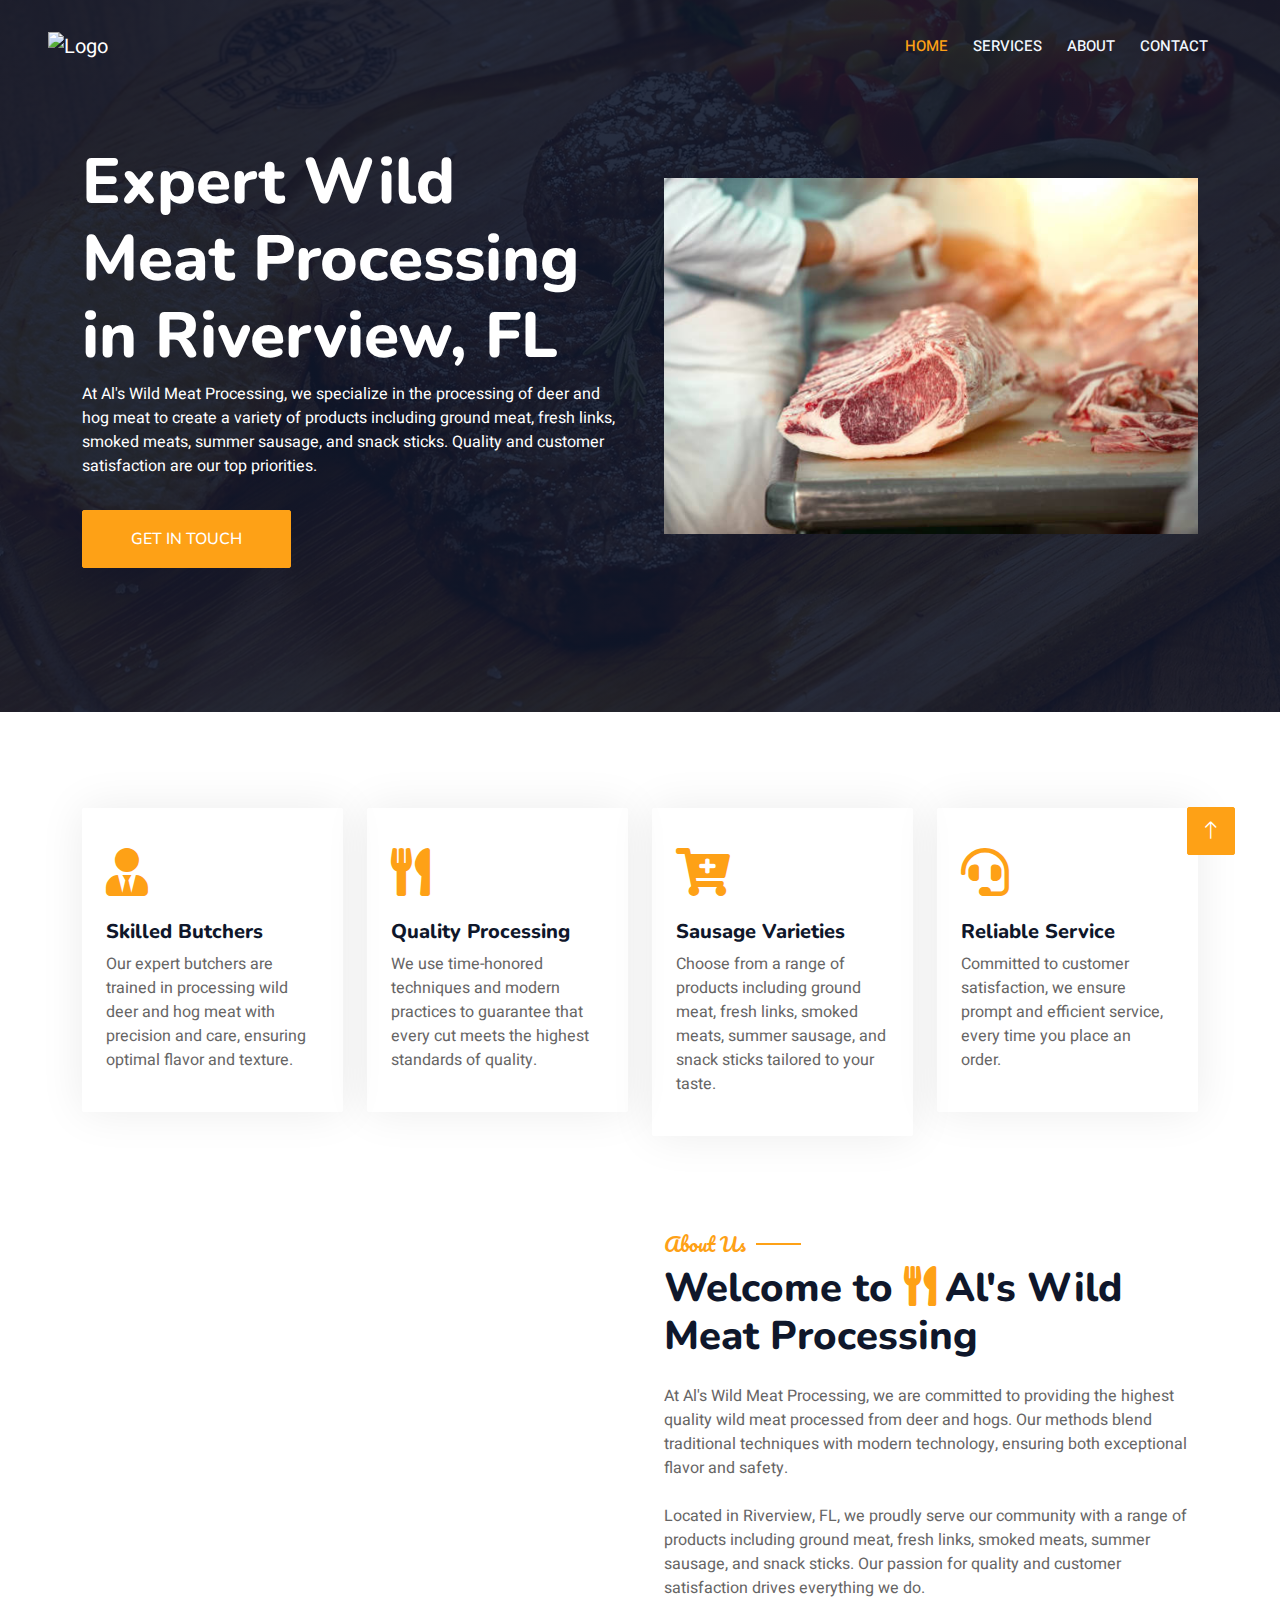
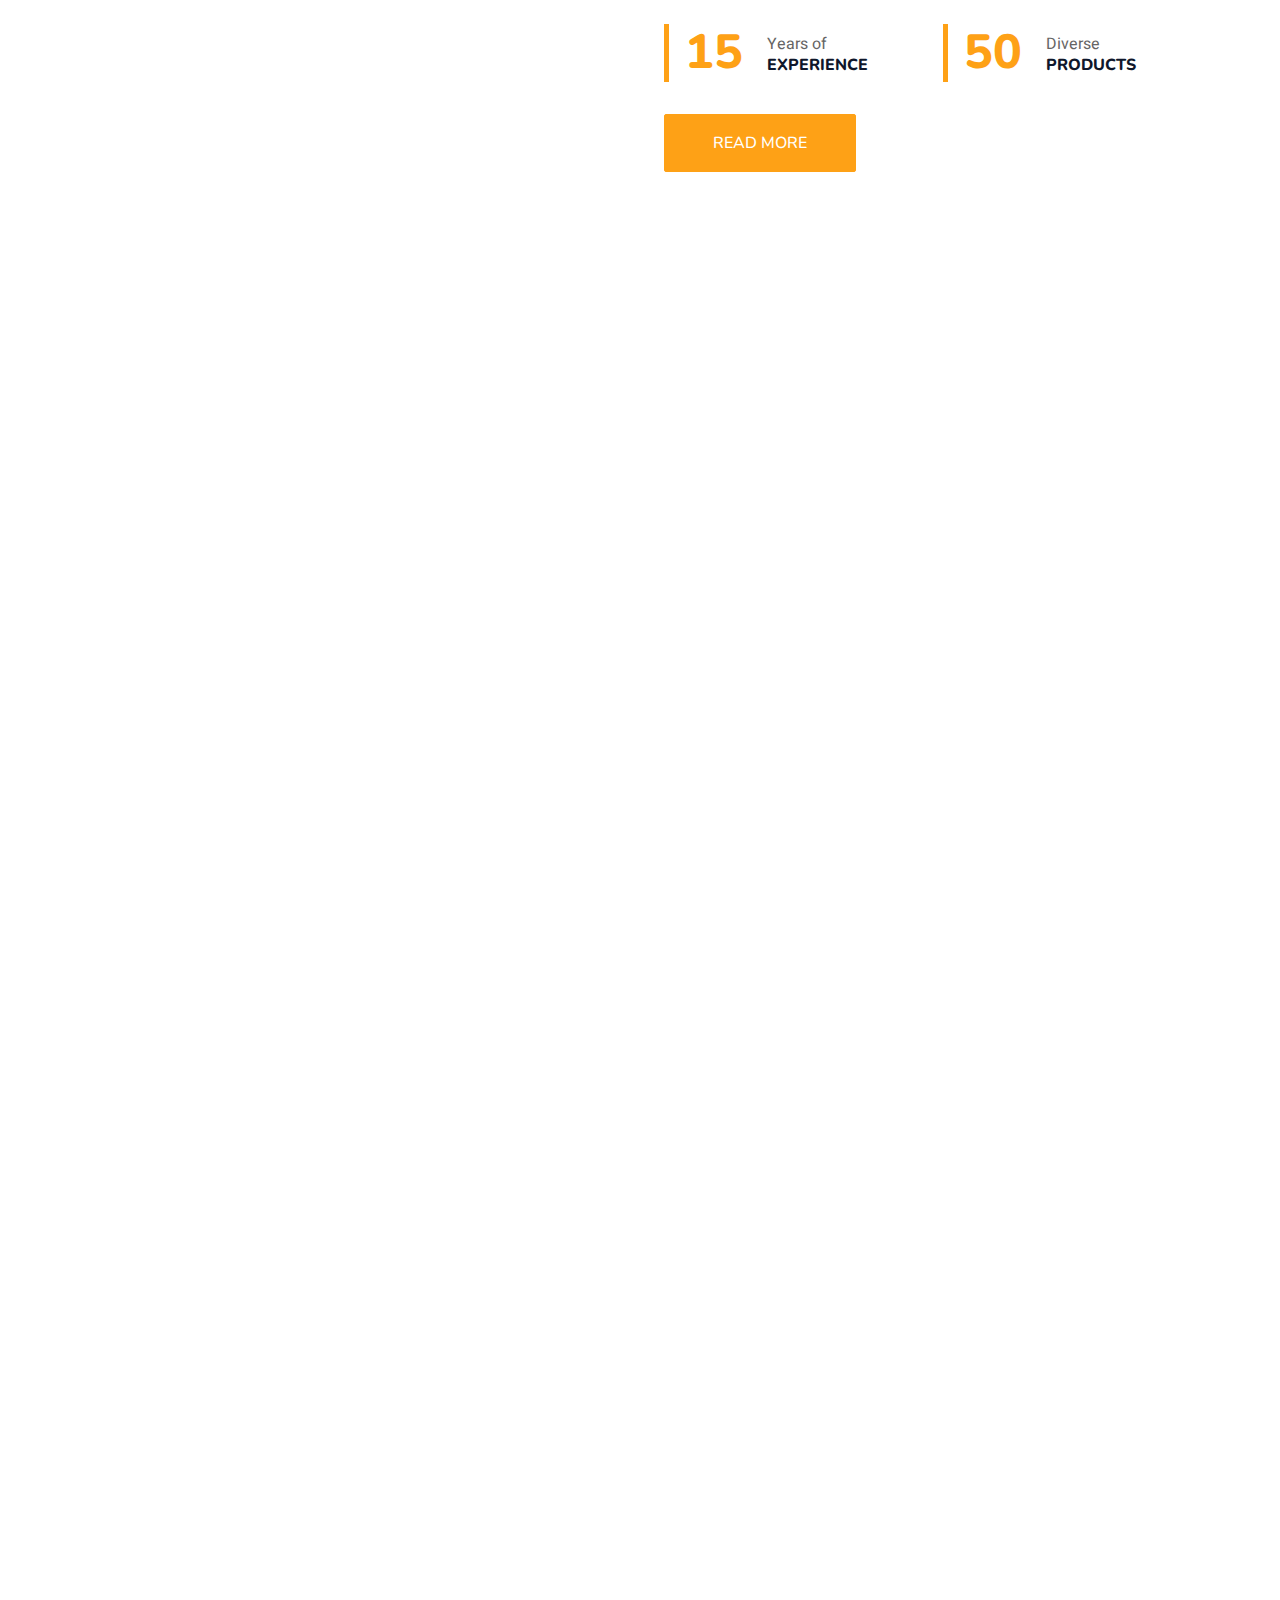
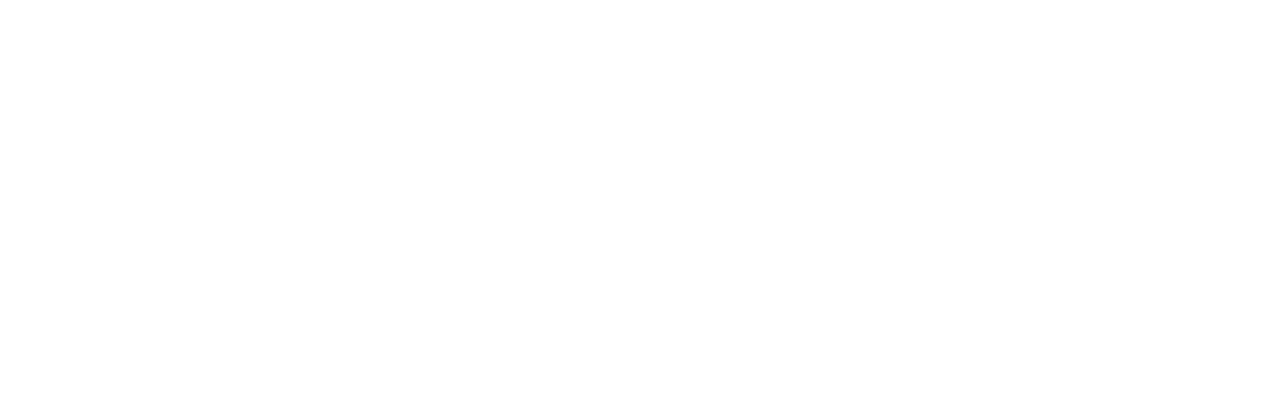
==== commit bf706948: "update" ====
--- a/index.html
+++ b/index.html
@@ -47,8 +47,8 @@
 <div class="container-xxl position-relative p-0">
     <nav class="navbar navbar-expand-lg navbar-dark bg-dark px-4 px-lg-5 py-3 py-lg-0">
         <a href="" class="navbar-brand p-0">
-            <h1 class="text-primary m-0"><i class="fa fa-utensils me-3"></i>Al's Wild Meat Processing</h1>
-            <!-- <img src="img/logo.png" alt="Logo"> -->
+            <!--<h1 class="text-primary m-0"><i class="fa fa-utensils me-3"></i>Al's Wild Meat Processing</h1>-->
+             <img src="img/logo.png" alt="Logo" style="height: 120px; width: 60px;"> 
         </a>
         <button class="navbar-toggler" type="button" data-bs-toggle="collapse" data-bs-target="#navbarCollapse">
             <span class="fa fa-bars"></span>
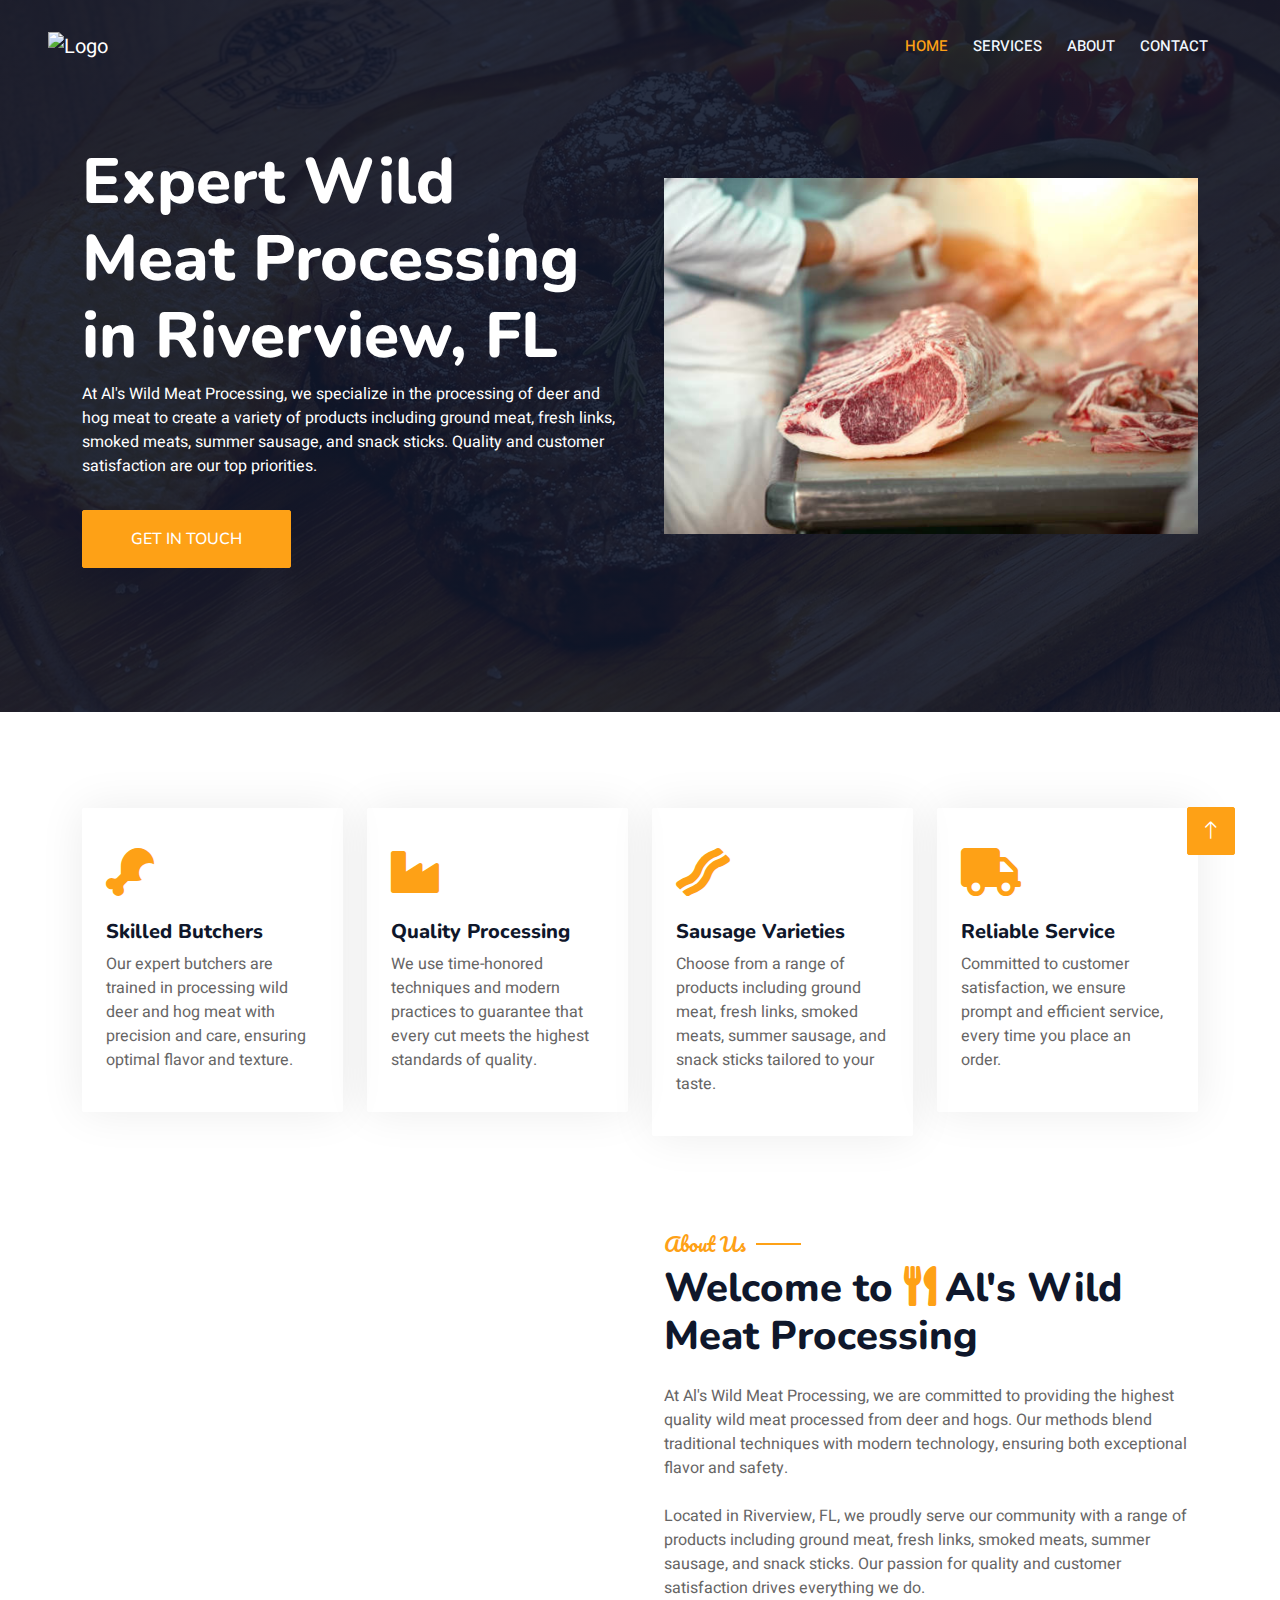
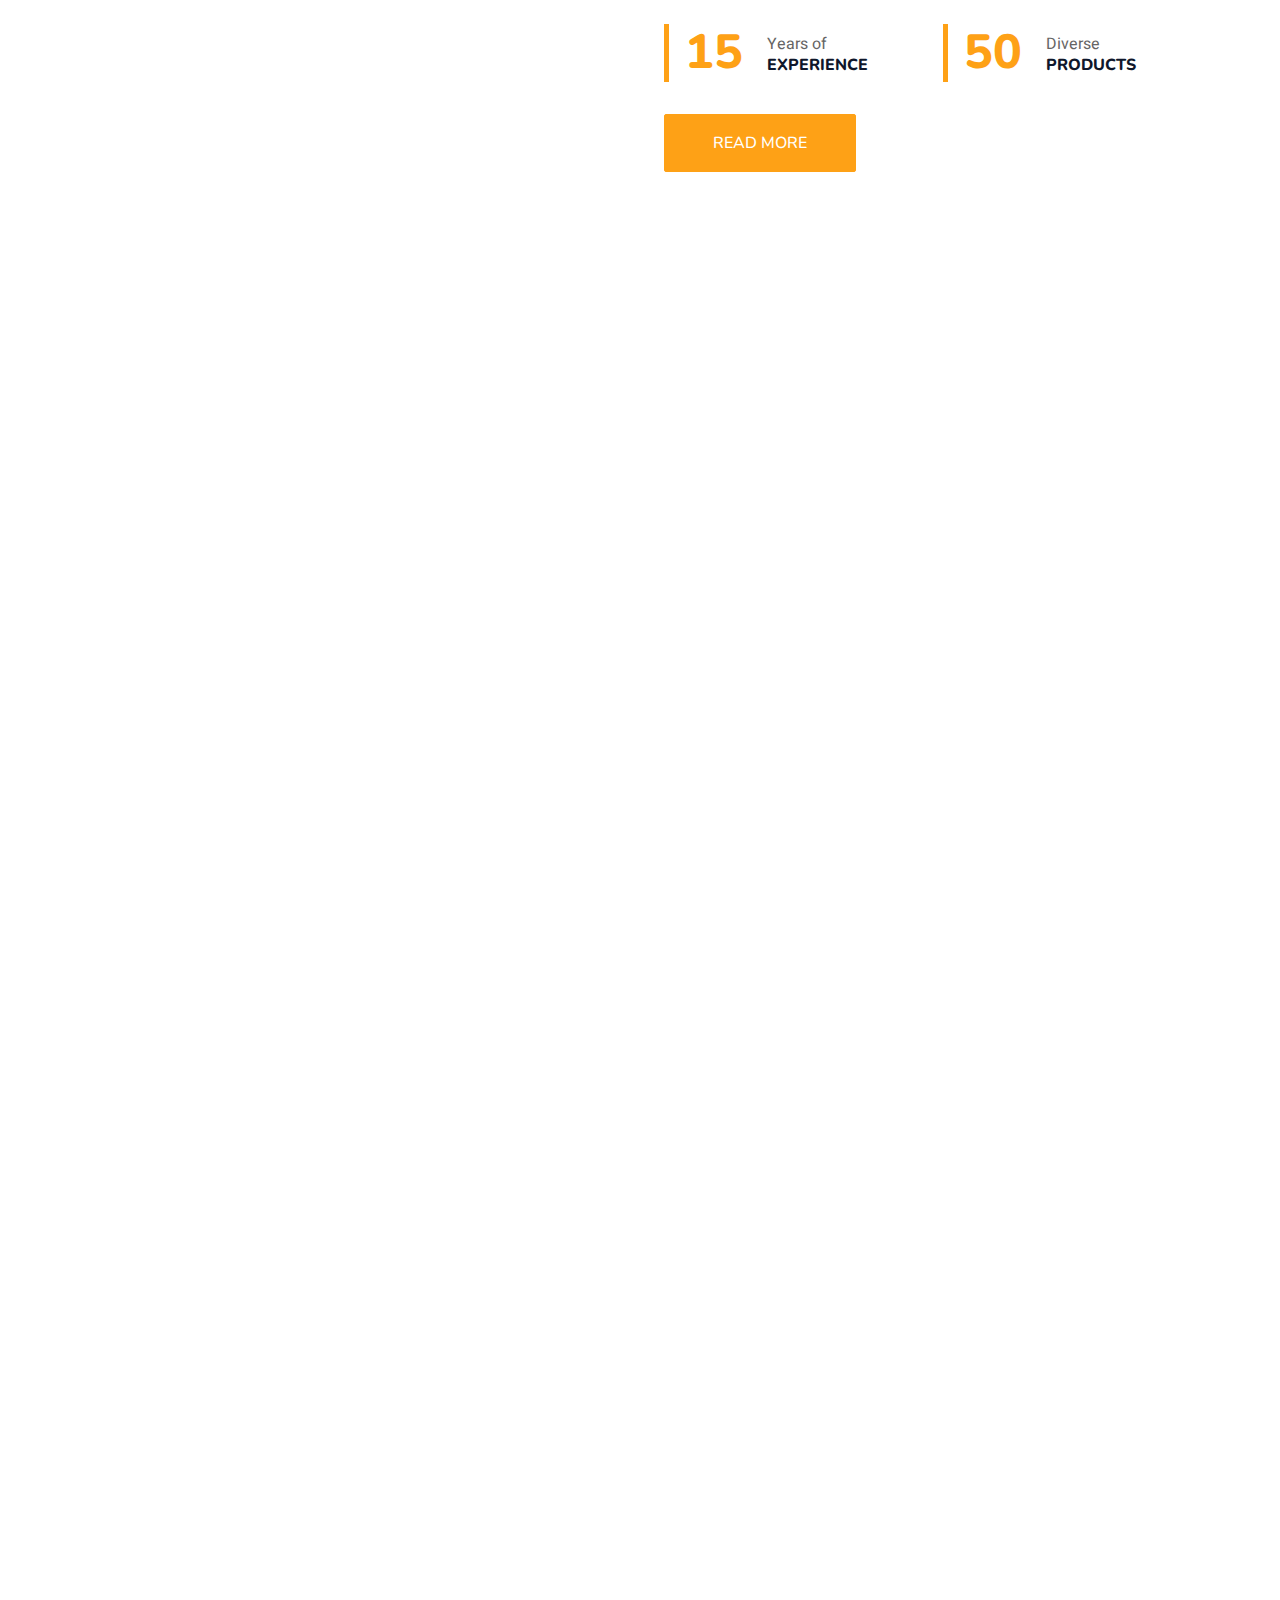
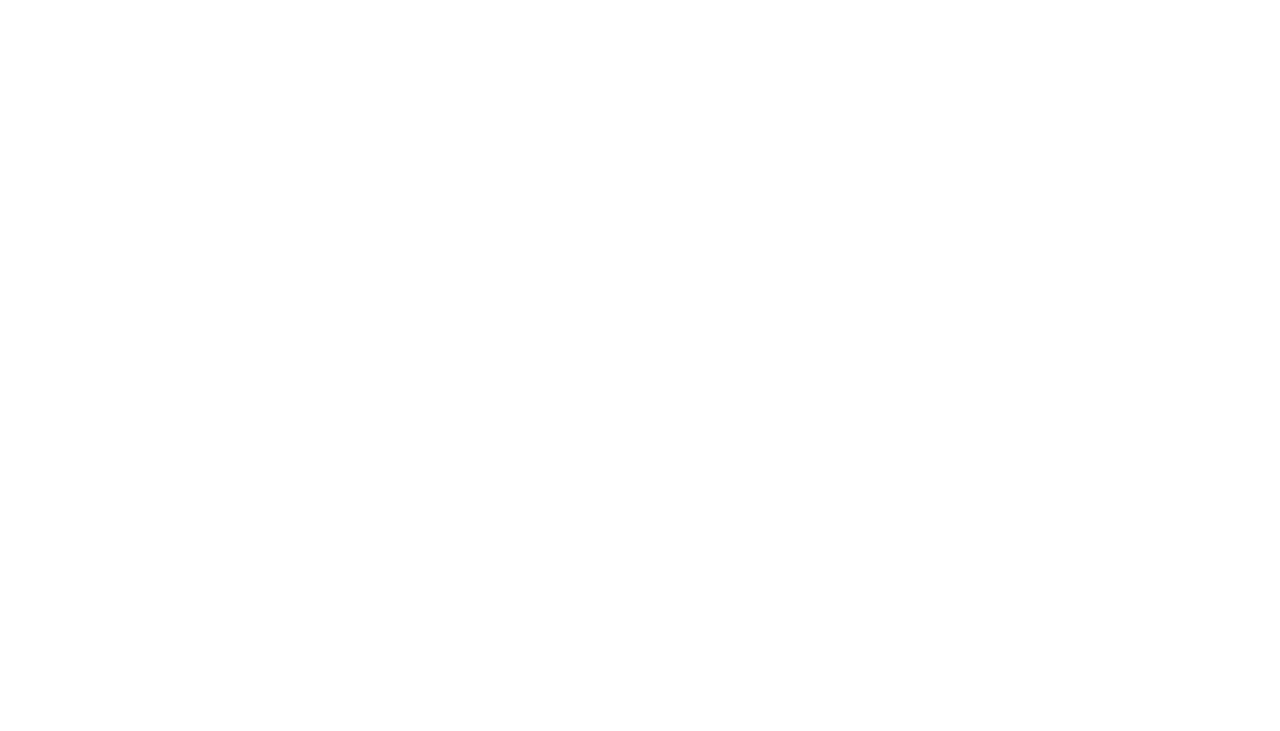
==== commit 9e3e324d: "update" ====
--- a/index.html
+++ b/index.html
@@ -86,37 +86,41 @@
 <div class="container-xxl py-5">
     <div class="container">
         <div class="row g-4">
+            <!-- Skilled Butchers -->
             <div class="col-lg-3 col-sm-6 wow fadeInUp" data-wow-delay="0.1s">
                 <div class="service-item rounded pt-3">
                     <div class="p-4">
-                        <i class="fa fa-3x fa-user-tie text-primary mb-4"></i>
+                        <i class="fa fa-3x fa-drumstick-bite text-primary mb-4"></i>
                         <h5>Skilled Butchers</h5>
                         <p>Our expert butchers are trained in processing wild deer and hog meat with precision and care, ensuring optimal flavor and texture.</p>
                     </div>
                 </div>
             </div>
+            <!-- Quality Processing -->
             <div class="col-lg-3 col-sm-6 wow fadeInUp" data-wow-delay="0.3s">
                 <div class="service-item rounded pt-3">
                     <div class="p-4">
-                        <i class="fa fa-3x fa-utensils text-primary mb-4"></i>
+                        <i class="fa fa-3x fa-industry text-primary mb-4"></i>
                         <h5>Quality Processing</h5>
                         <p>We use time-honored techniques and modern practices to guarantee that every cut meets the highest standards of quality.</p>
                     </div>
                 </div>
             </div>
+            <!-- Sausage Varieties -->
             <div class="col-lg-3 col-sm-6 wow fadeInUp" data-wow-delay="0.5s">
                 <div class="service-item rounded pt-3">
                     <div class="p-4">
-                        <i class="fa fa-3x fa-cart-plus text-primary mb-4"></i>
+                        <i class="fa fa-3x fa-bacon text-primary mb-4"></i>
                         <h5>Sausage Varieties</h5>
                         <p>Choose from a range of products including ground meat, fresh links, smoked meats, summer sausage, and snack sticks tailored to your taste.</p>
                     </div>
                 </div>
             </div>
+            <!-- Reliable Service -->
             <div class="col-lg-3 col-sm-6 wow fadeInUp" data-wow-delay="0.7s">
                 <div class="service-item rounded pt-3">
                     <div class="p-4">
-                        <i class="fa fa-3x fa-headset text-primary mb-4"></i>
+                        <i class="fa fa-3x fa-truck text-primary mb-4"></i>
                         <h5>Reliable Service</h5>
                         <p>Committed to customer satisfaction, we ensure prompt and efficient service, every time you place an order.</p>
                     </div>
@@ -180,6 +184,46 @@
 </div>
 <!-- About End -->
 
+<!-- Price List Start -->
+<div class="container-xxl py-5">
+    <div class="container">
+        <div class="text-center wow fadeInUp" data-wow-delay="0.1s">
+            <h5 class="section-title ff-secondary text-center text-primary fw-normal">Price Lists</h5>
+            <h1 class="mb-5">Our Pricing</h1>
+        </div>
+        <div class="row g-4">
+            <!-- Deer Price List -->
+            <div class="col-lg-4 col-md-6 wow fadeInUp" data-wow-delay="0.1s">
+                <div class="price-list-item rounded overflow-hidden">
+                    <img class="img-fluid" src="img/deer.jpg" alt="Deer Price List">
+                    <div class="price-list-info p-4">
+                        <h5 class="text-primary">Deer Price List</h5>
+                    </div>
+                </div>
+            </div>
+            <!-- Hug Price List -->
+            <div class="col-lg-4 col-md-6 wow fadeInUp" data-wow-delay="0.3s">
+                <div class="price-list-item rounded overflow-hidden">
+                    <img class="img-fluid" src="img/hug.jpg" alt="Hug Price List">
+                    <div class="price-list-info p-4">
+                        <h5 class="text-primary">Hug Price List</h5>
+                    </div>
+                </div>
+            </div>
+            <!-- Pig Price List -->
+            <div class="col-lg-4 col-md-6 wow fadeInUp" data-wow-delay="0.5s">
+                <div class="price-list-item rounded overflow-hidden">
+                    <img class="img-fluid" src="img/pig.jpg" alt="Pig Price List">
+                    <div class="price-list-info p-4">
+                        <h5 class="text-primary">Pig Price List</h5>
+                    </div>
+                </div>
+            </div>
+        </div>
+    </div>
+</div>
+<!-- Price List End -->
+
 
 <!-- Menu Start -->
 <div class="container-xxl py-5">
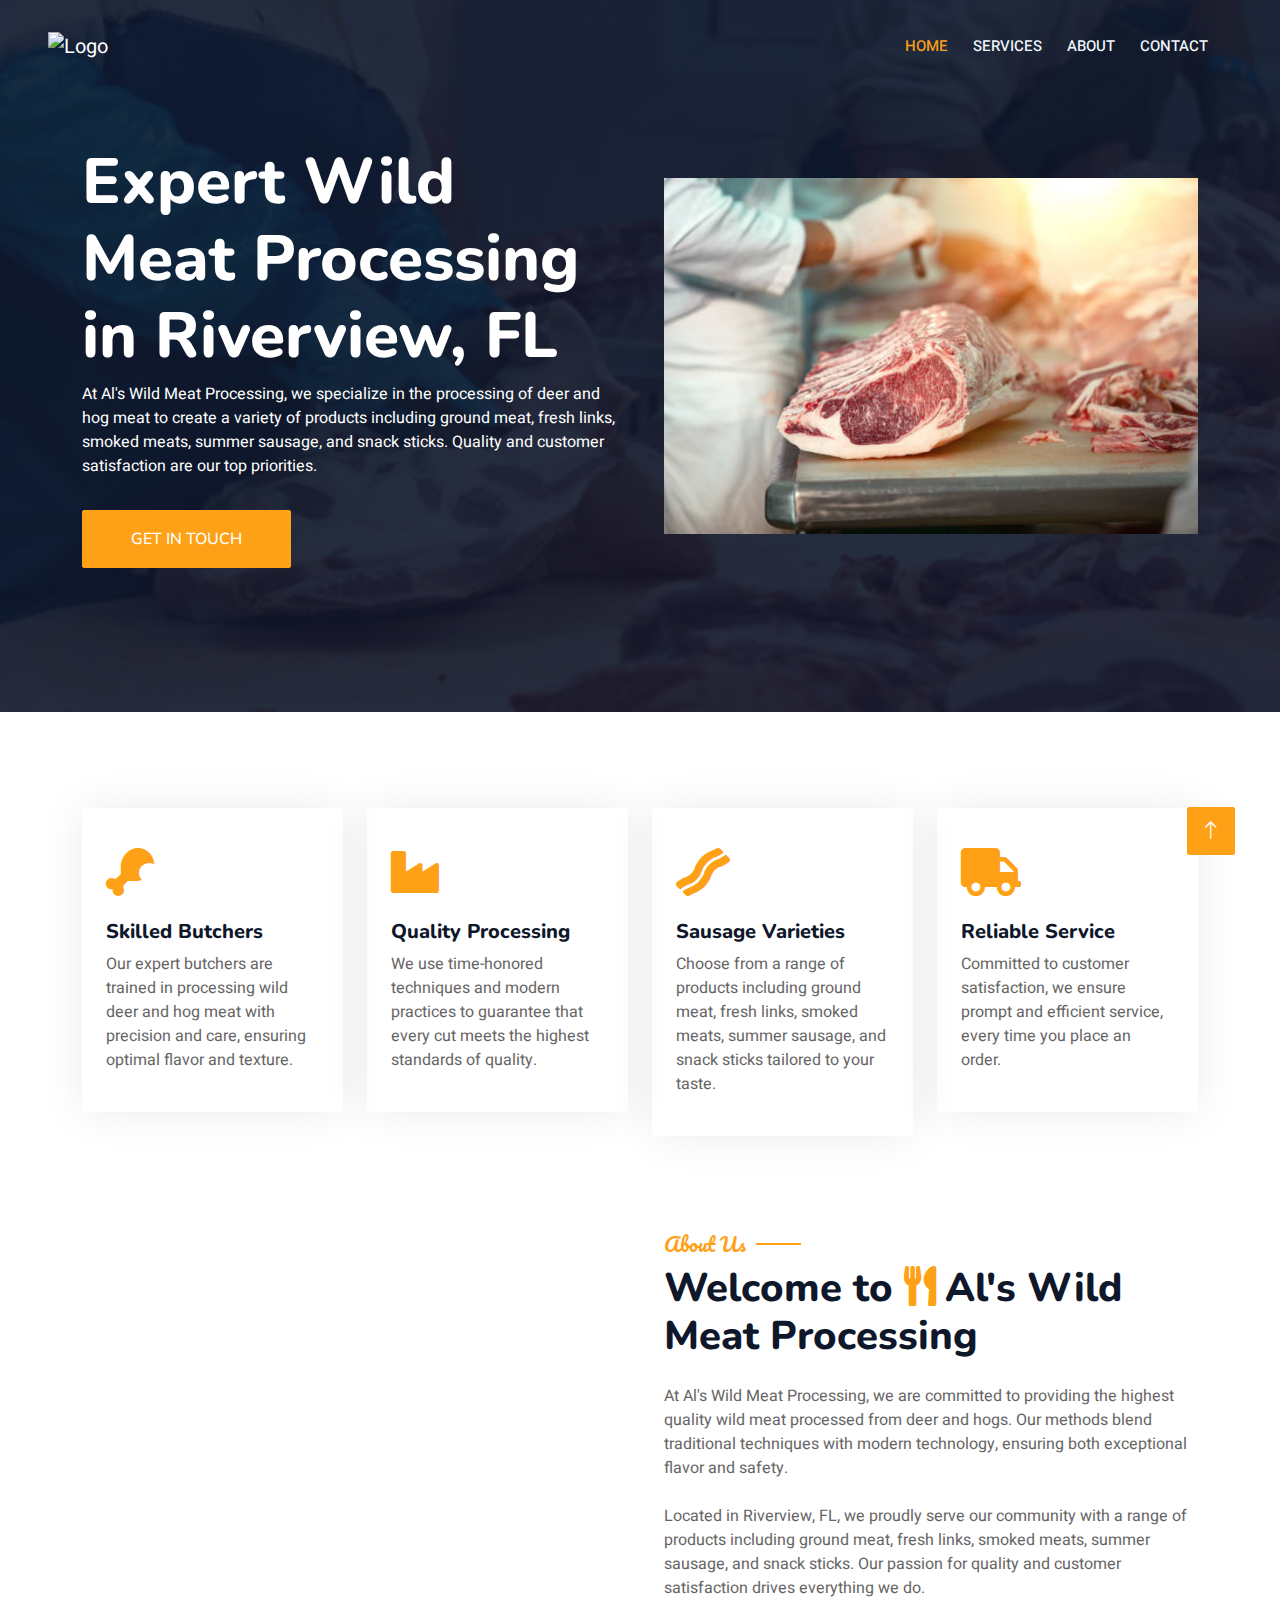
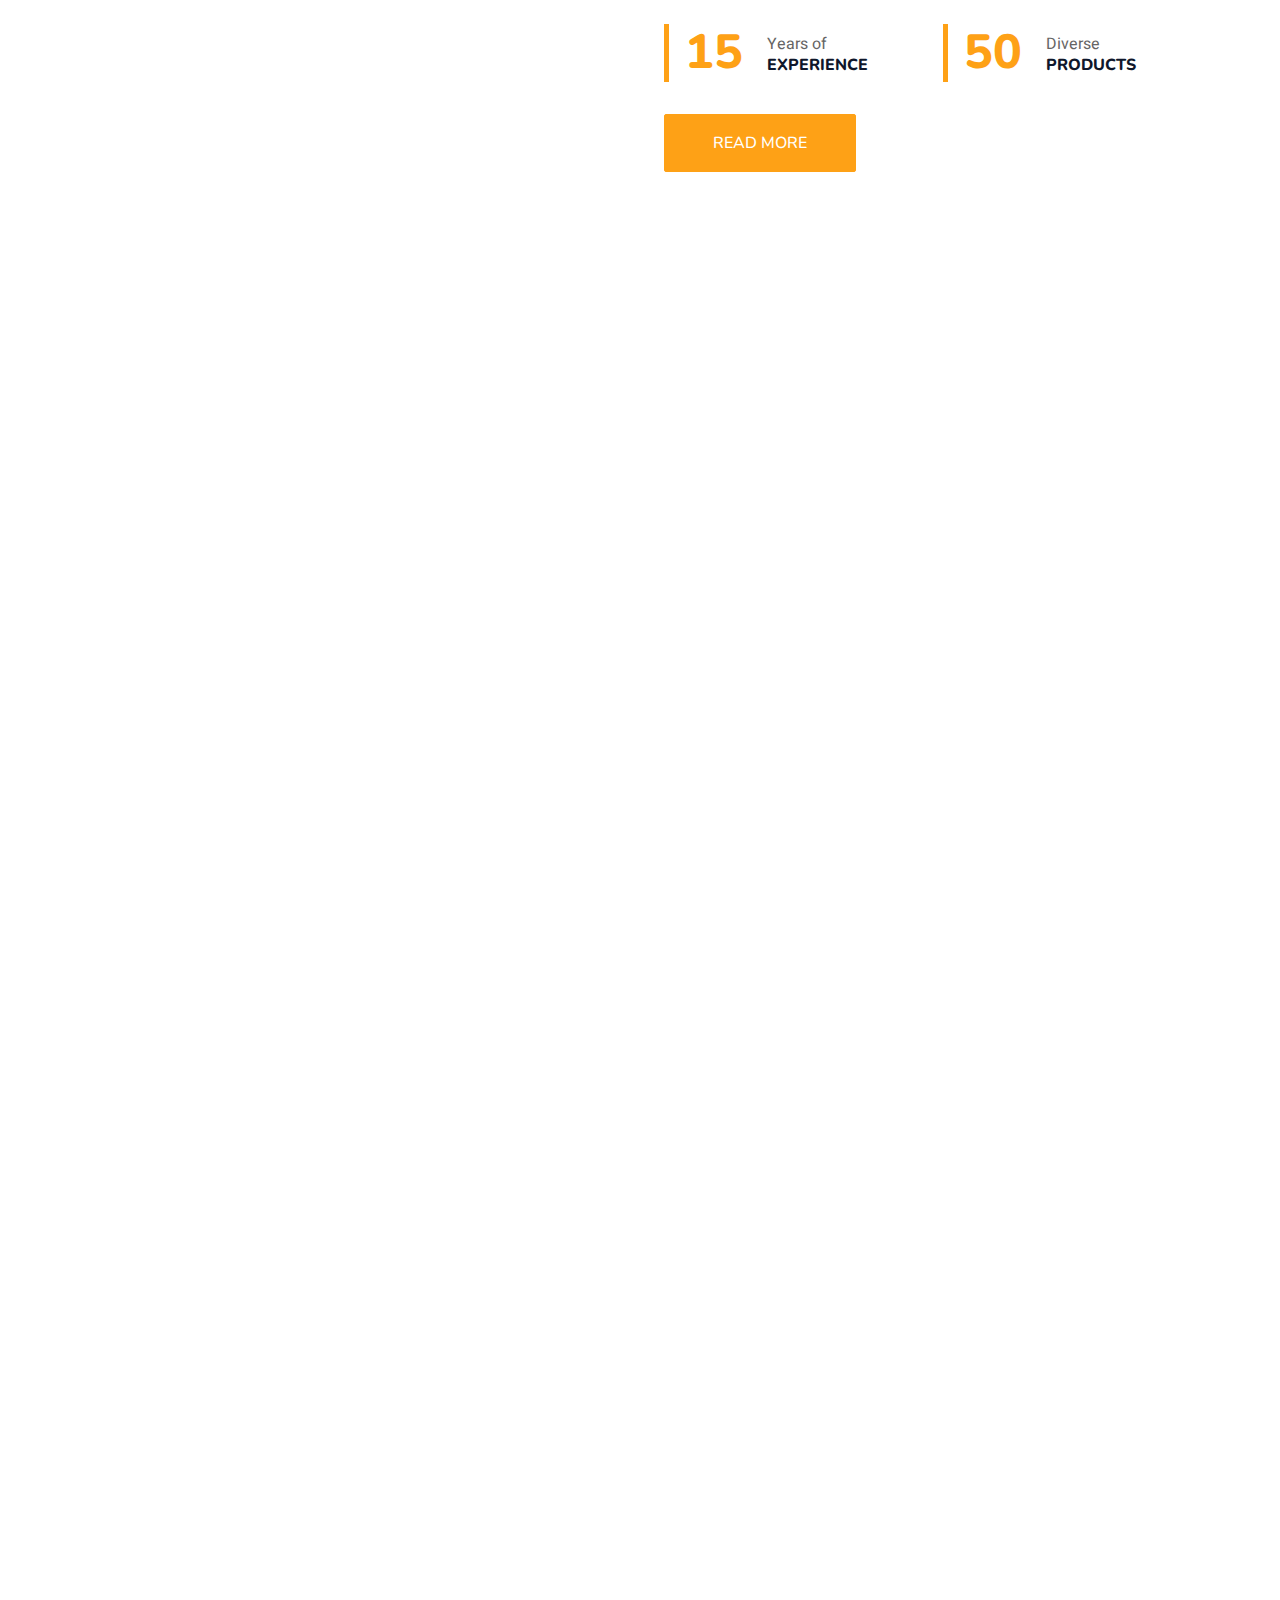
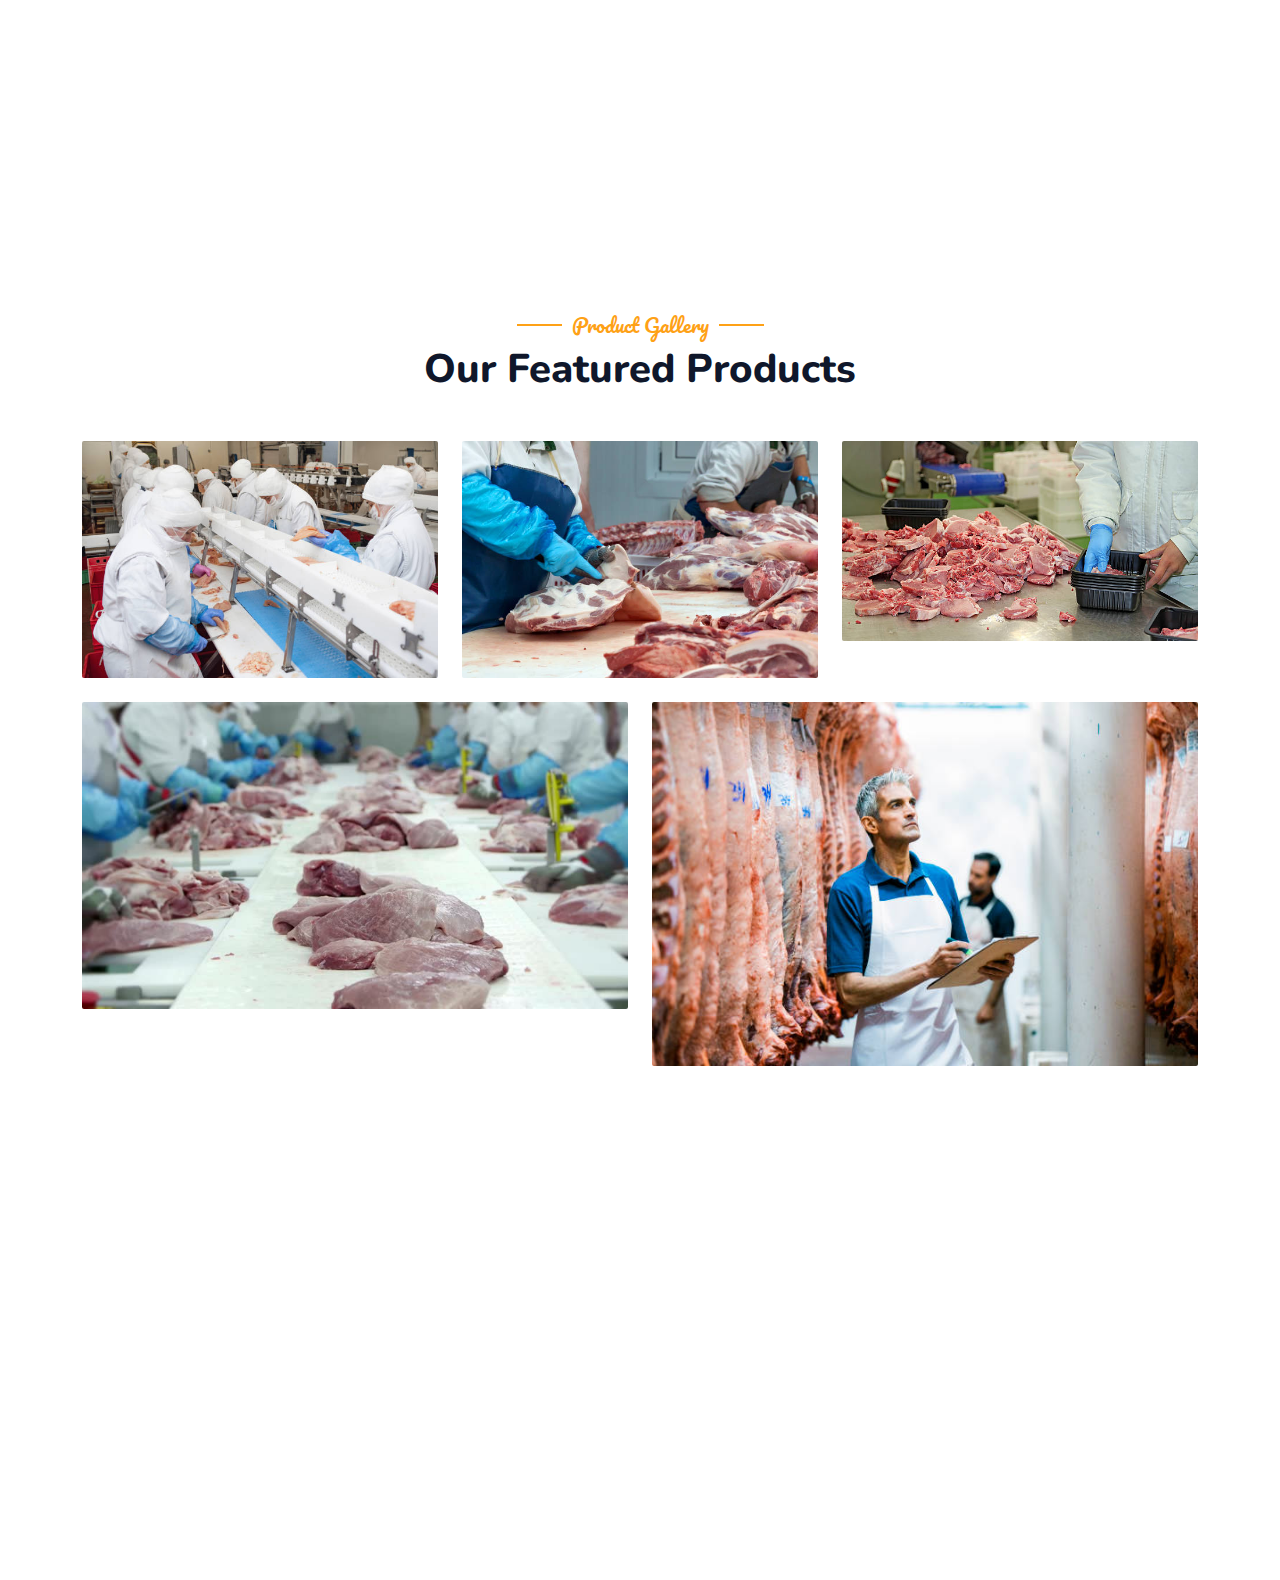
==== commit ce7d1d96: "update" ====
--- a/index.html
+++ b/index.html
@@ -626,9 +626,51 @@
 </div>
 <!-- Reservation End -->
 
+<!-- Gallery Start -->
+<div class="container-xxl py-5">
+    <div class="container">
+        <div class="text-center mb-5">
+            <h5 class="section-title ff-secondary text-center text-primary fw-normal">Product Gallery</h5>
+            <h1 class="mb-4">Our Featured Products</h1>
+        </div>
+        <div class="row g-4">
+            <!-- Gallery Item 14 -->
+            <div class="col-lg-4 col-md-6">
+                <div class="gallery-item rounded overflow-hidden">
+                    <img class="img-fluid" src="img/14.jpg" alt="Product 14">
+                </div>
+            </div>
+            <!-- Gallery Item 15 -->
+            <div class="col-lg-4 col-md-6">
+                <div class="gallery-item rounded overflow-hidden">
+                    <img class="img-fluid" src="img/15.jpg" alt="Product 15">
+                </div>
+            </div>
+            <!-- Gallery Item 16 -->
+            <div class="col-lg-4 col-md-6">
+                <div class="gallery-item rounded overflow-hidden">
+                    <img class="img-fluid" src="img/16.jpg" alt="Product 16">
+                </div>
+            </div>
+            <!-- Gallery Item 17 -->
+            <div class="col-lg-6 col-md-6">
+                <div class="gallery-item rounded overflow-hidden">
+                    <img class="img-fluid" src="img/17.jpg" alt="Product 17">
+                </div>
+            </div>
+            <!-- Gallery Item 18 -->
+            <div class="col-lg-6 col-md-6">
+                <div class="gallery-item rounded overflow-hidden">
+                    <img class="img-fluid" src="img/18.jpg" alt="Product 18">
+                </div>
+            </div>
+        </div>
+    </div>
+</div>
+<!-- Gallery End -->
+
 
       
-        
 
       <!-- Footer Start -->
 <div class="container-fluid bg-dark text-light footer pt-5 mt-5 wow fadeIn" data-wow-delay="0.1s">
--- a/css/style.css
+++ b/css/style.css
@@ -152,7 +152,7 @@
 
 /*** Hero Header ***/
 .hero-header {
-    background: linear-gradient(rgba(15, 23, 43, .9), rgba(15, 23, 43, .9)), url(../img/bg-hero.jpg);
+    background: linear-gradient(rgba(15, 23, 43, .9), rgba(15, 23, 43, .9)), url(../img/15.jpg);
     background-position: center center;
     background-repeat: no-repeat;
     background-size: cover;
@@ -237,7 +237,7 @@
     position: relative;
     height: 100%;
     min-height: 500px;
-    background: linear-gradient(rgba(15, 23, 43, .1), rgba(15, 23, 43, .1)), url(../img/video.jpg);
+    background: linear-gradient(rgba(15, 23, 43, .1), rgba(15, 23, 43, .1)), url(../img/12.jpg);
     background-position: center center;
     background-repeat: no-repeat;
     background-size: cover;
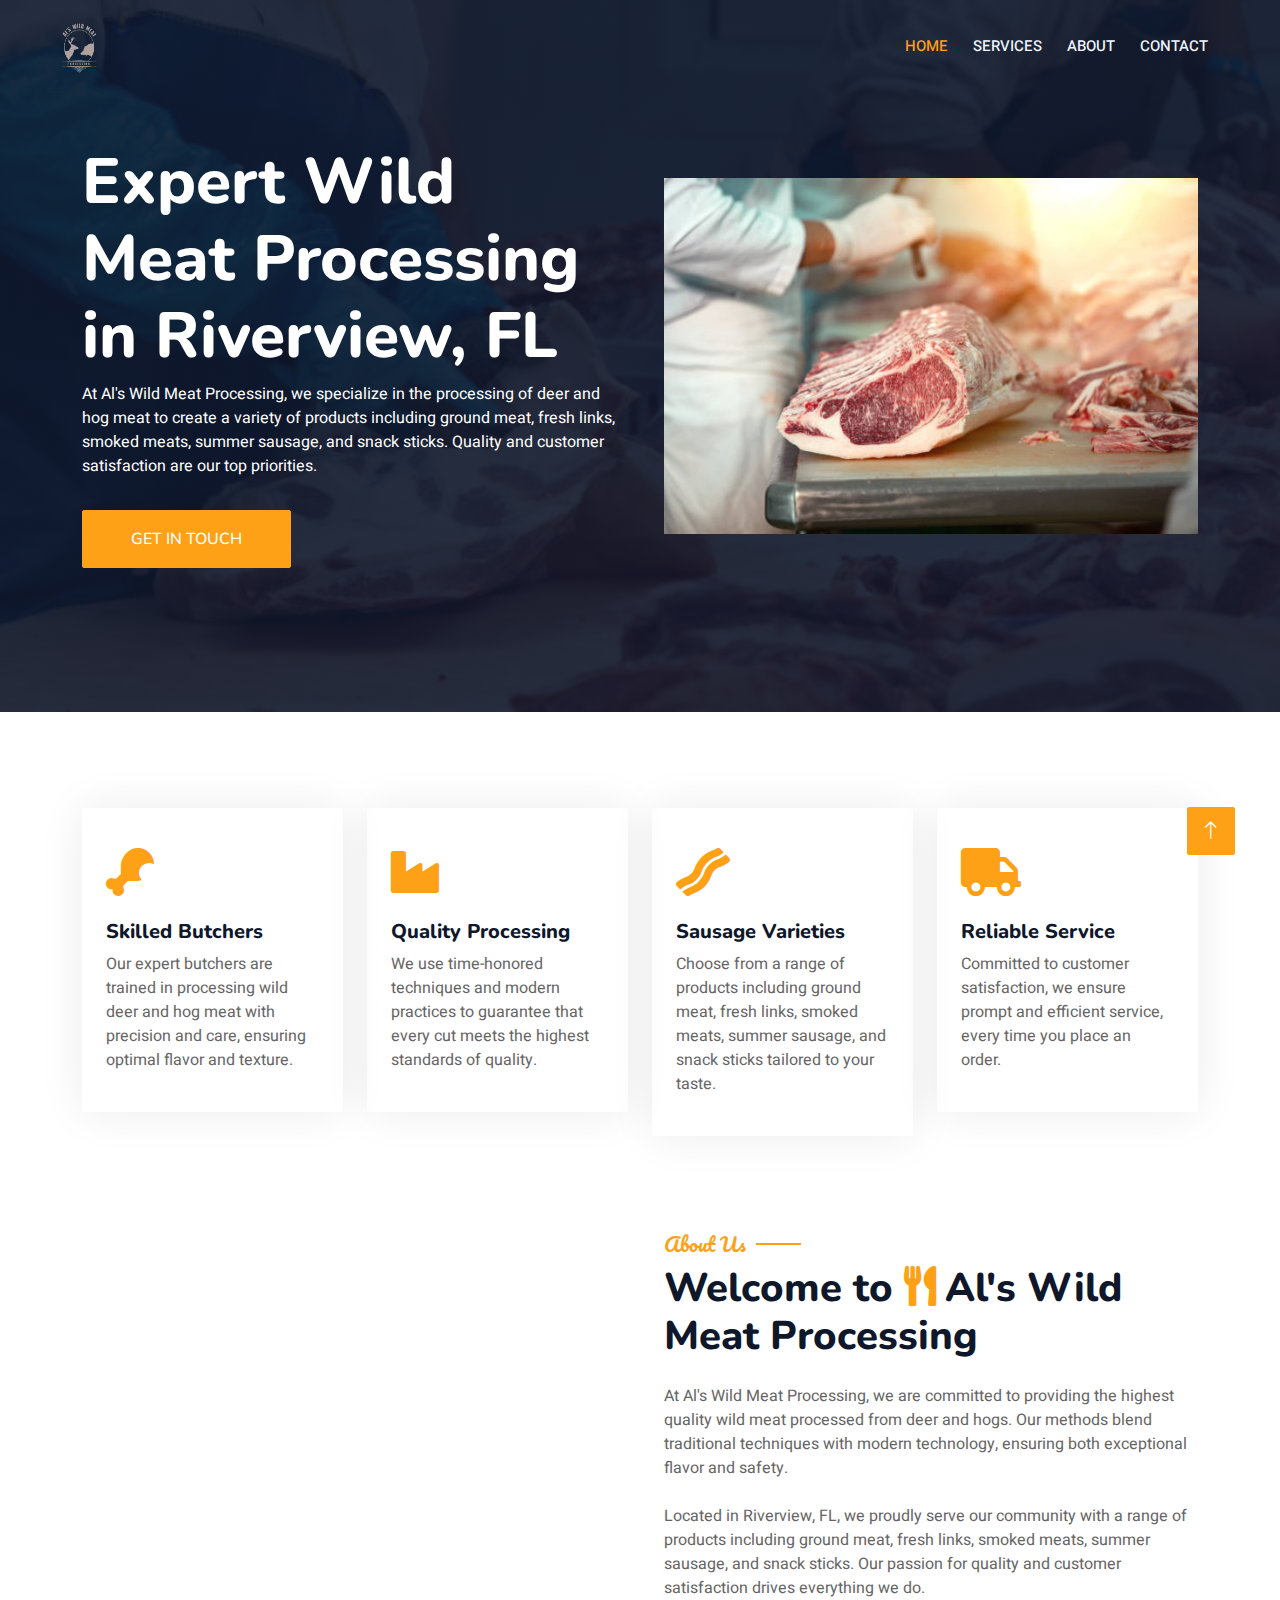
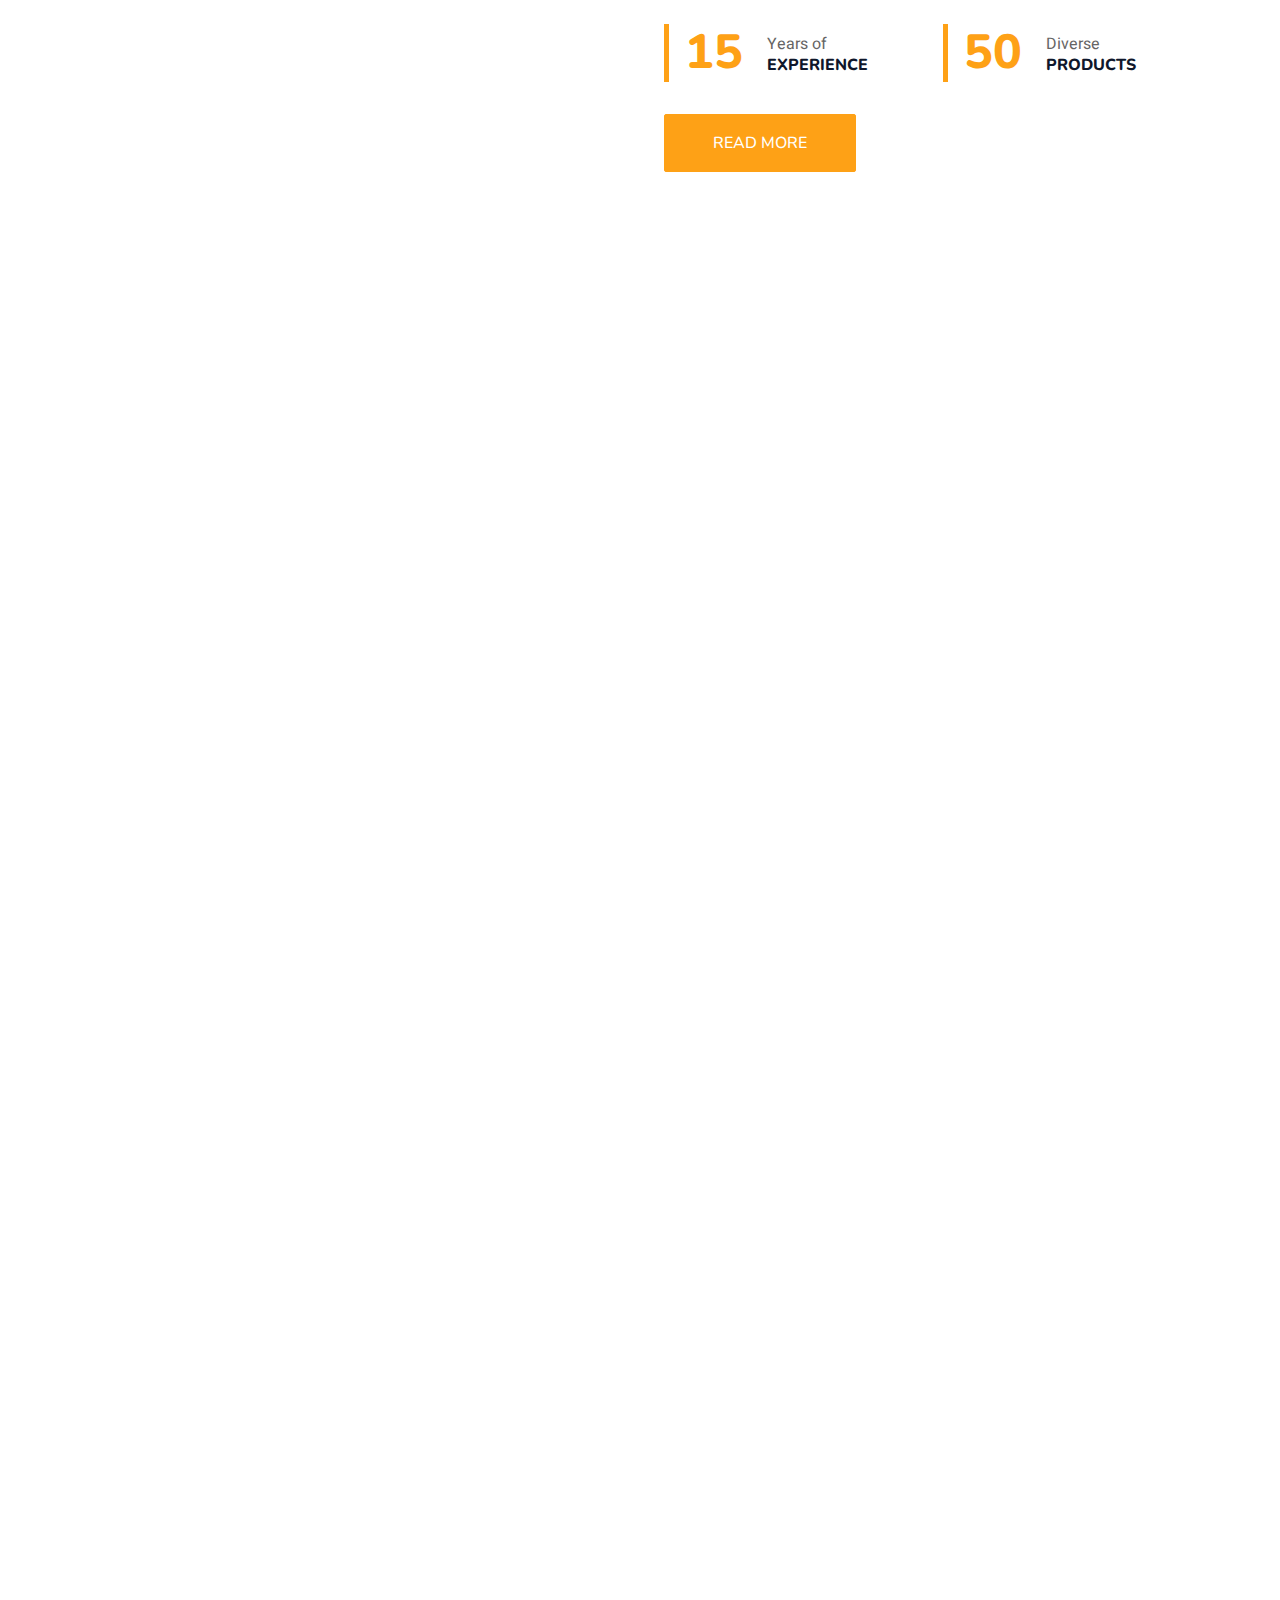
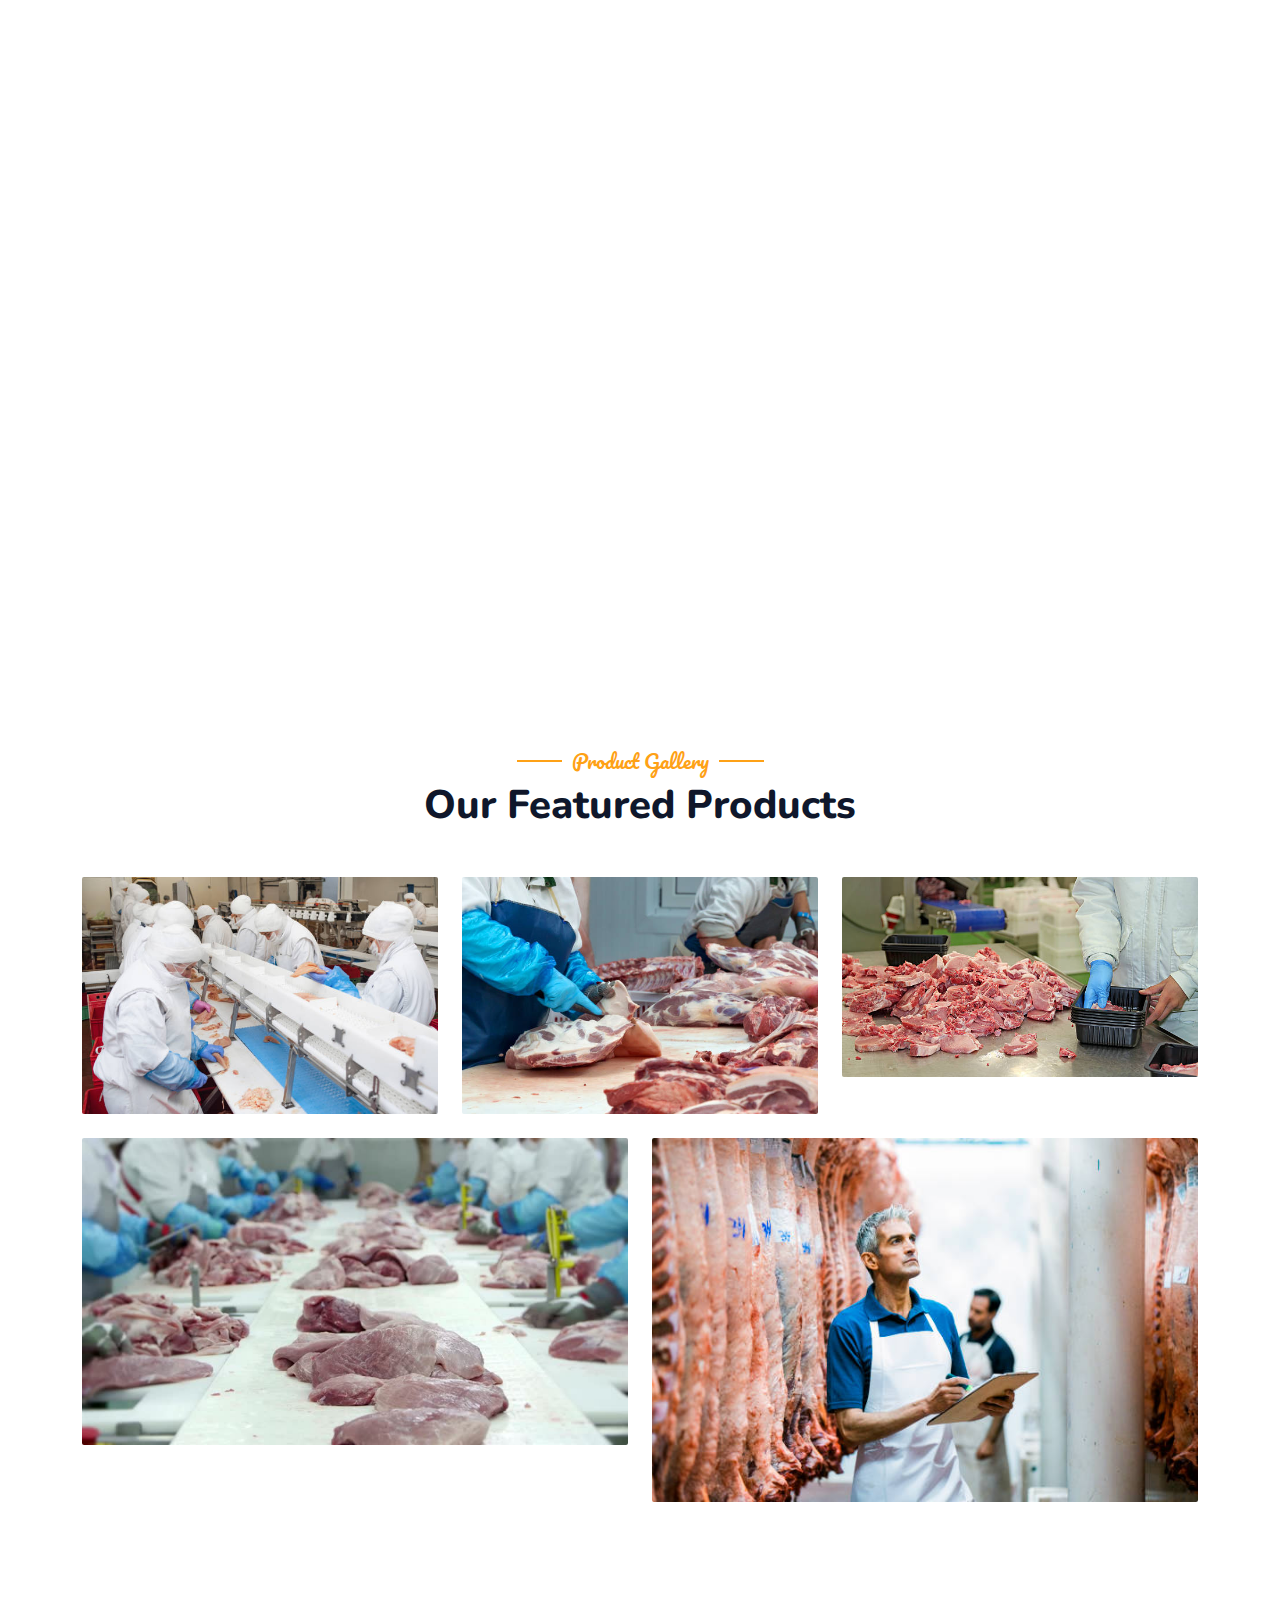
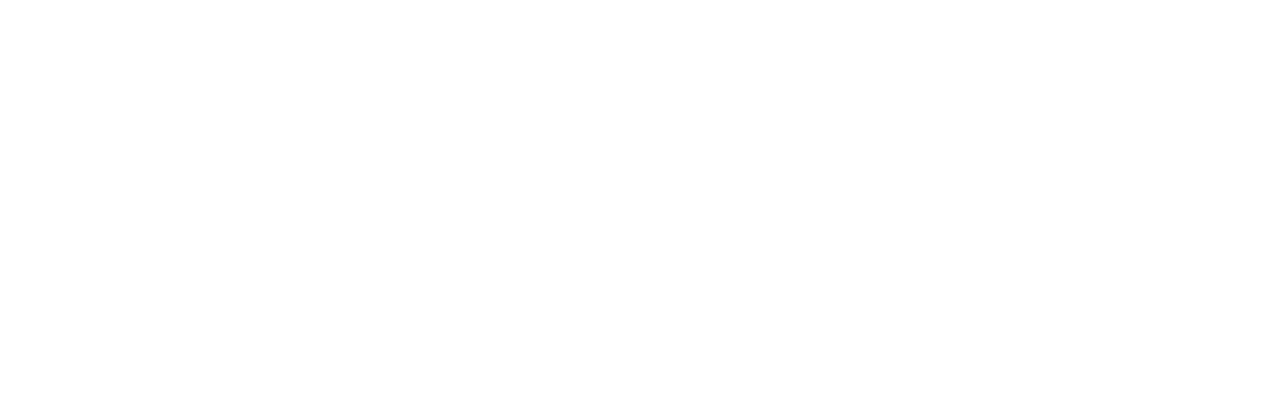
==== commit 036fa271: "update" ====
--- a/index.html
+++ b/index.html
@@ -48,7 +48,7 @@
     <nav class="navbar navbar-expand-lg navbar-dark bg-dark px-4 px-lg-5 py-3 py-lg-0">
         <a href="" class="navbar-brand p-0">
             <!--<h1 class="text-primary m-0"><i class="fa fa-utensils me-3"></i>Al's Wild Meat Processing</h1>-->
-             <img src="img/logo.png" alt="Logo" style="height: 120px; width: 60px;"> 
+            <img src="img/logo.png" alt="Logo" style="height: 120px; width: 60px; filter: brightness(1.8);">
         </a>
         <button class="navbar-toggler" type="button" data-bs-toggle="collapse" data-bs-target="#navbarCollapse">
             <span class="fa fa-bars"></span>
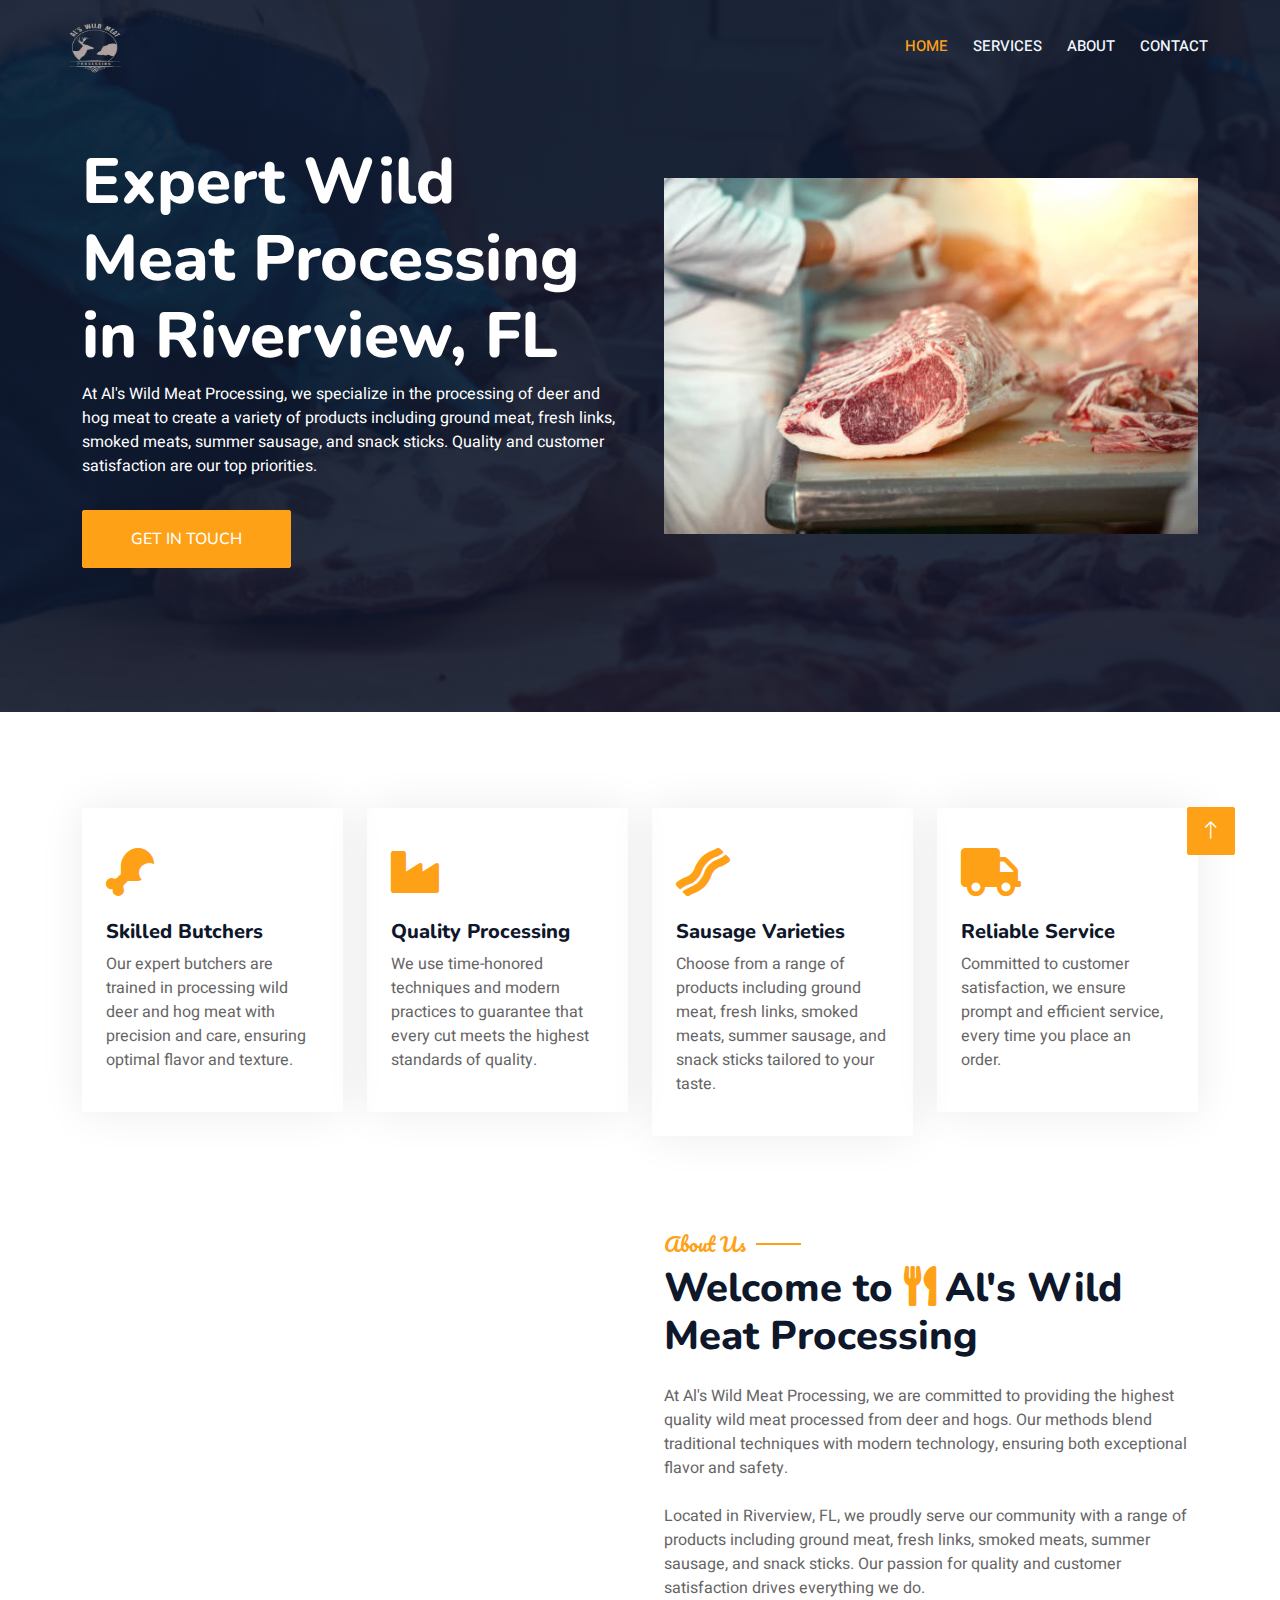
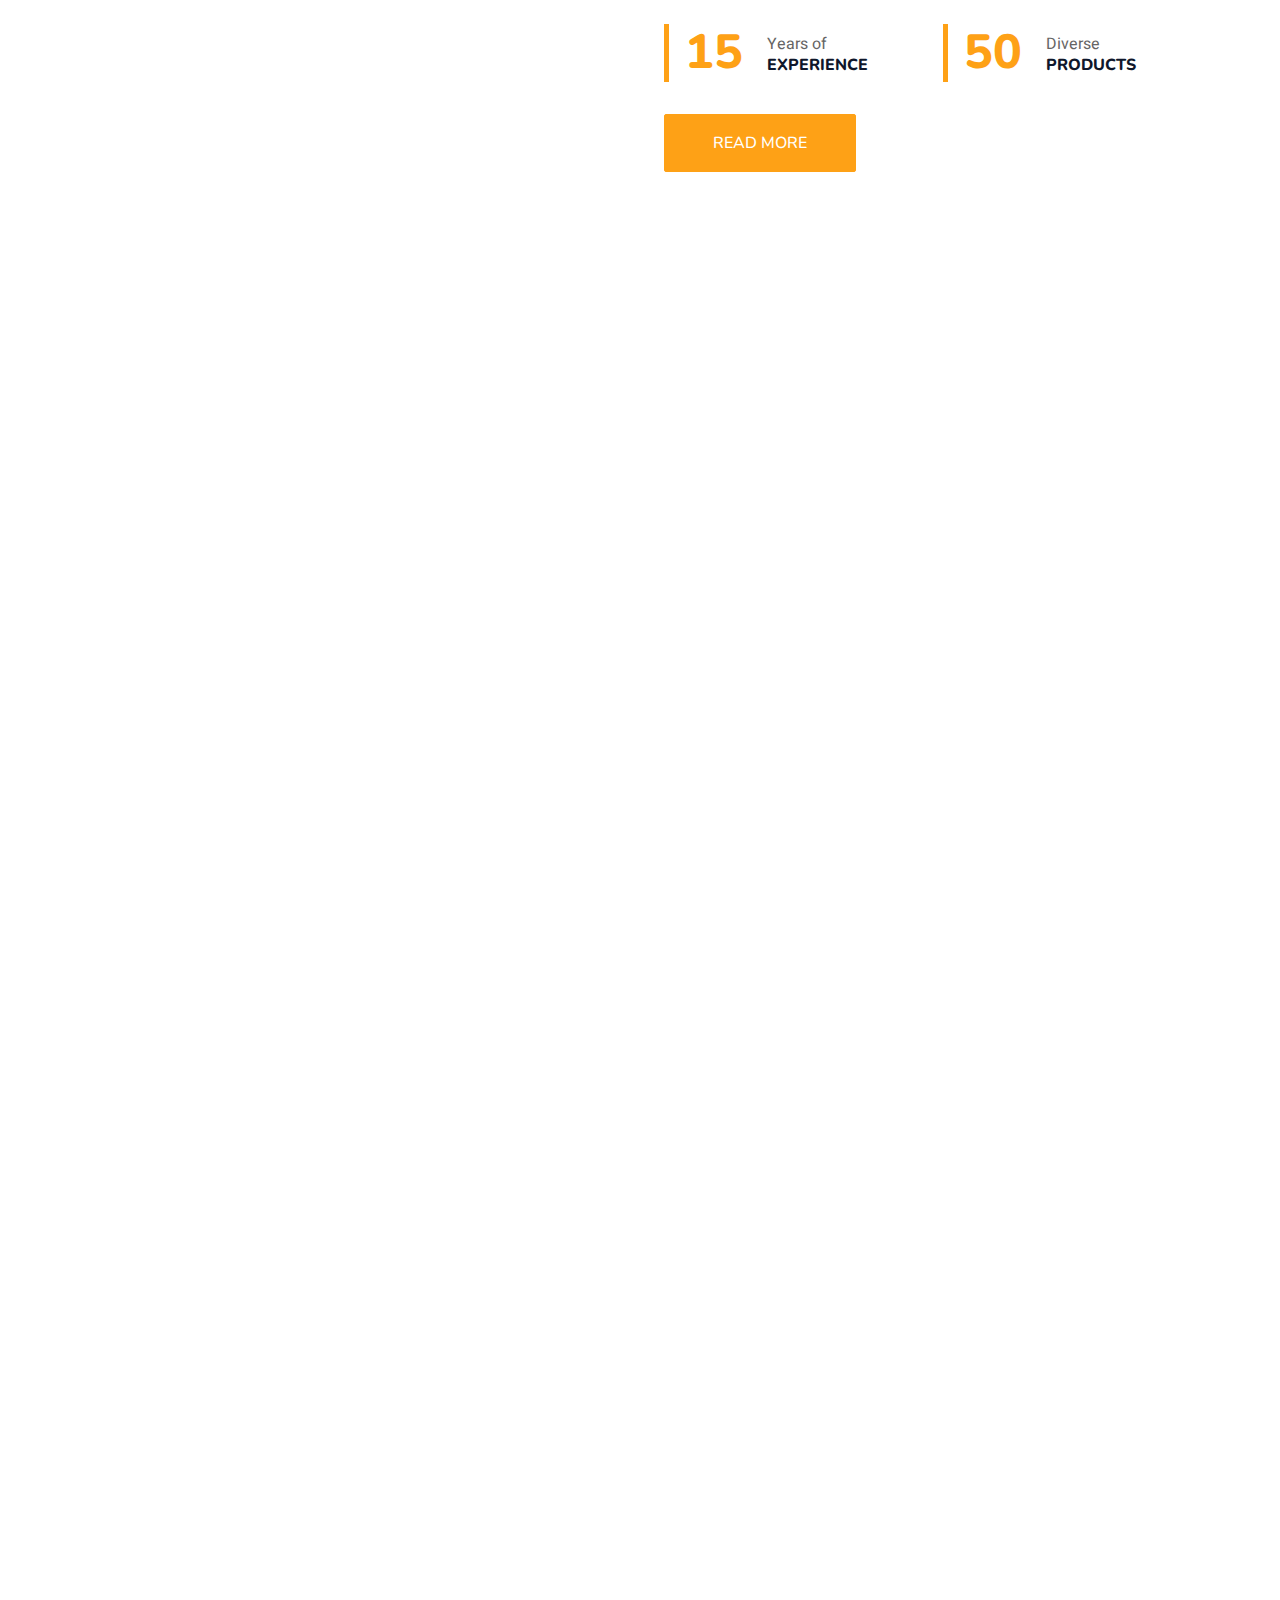
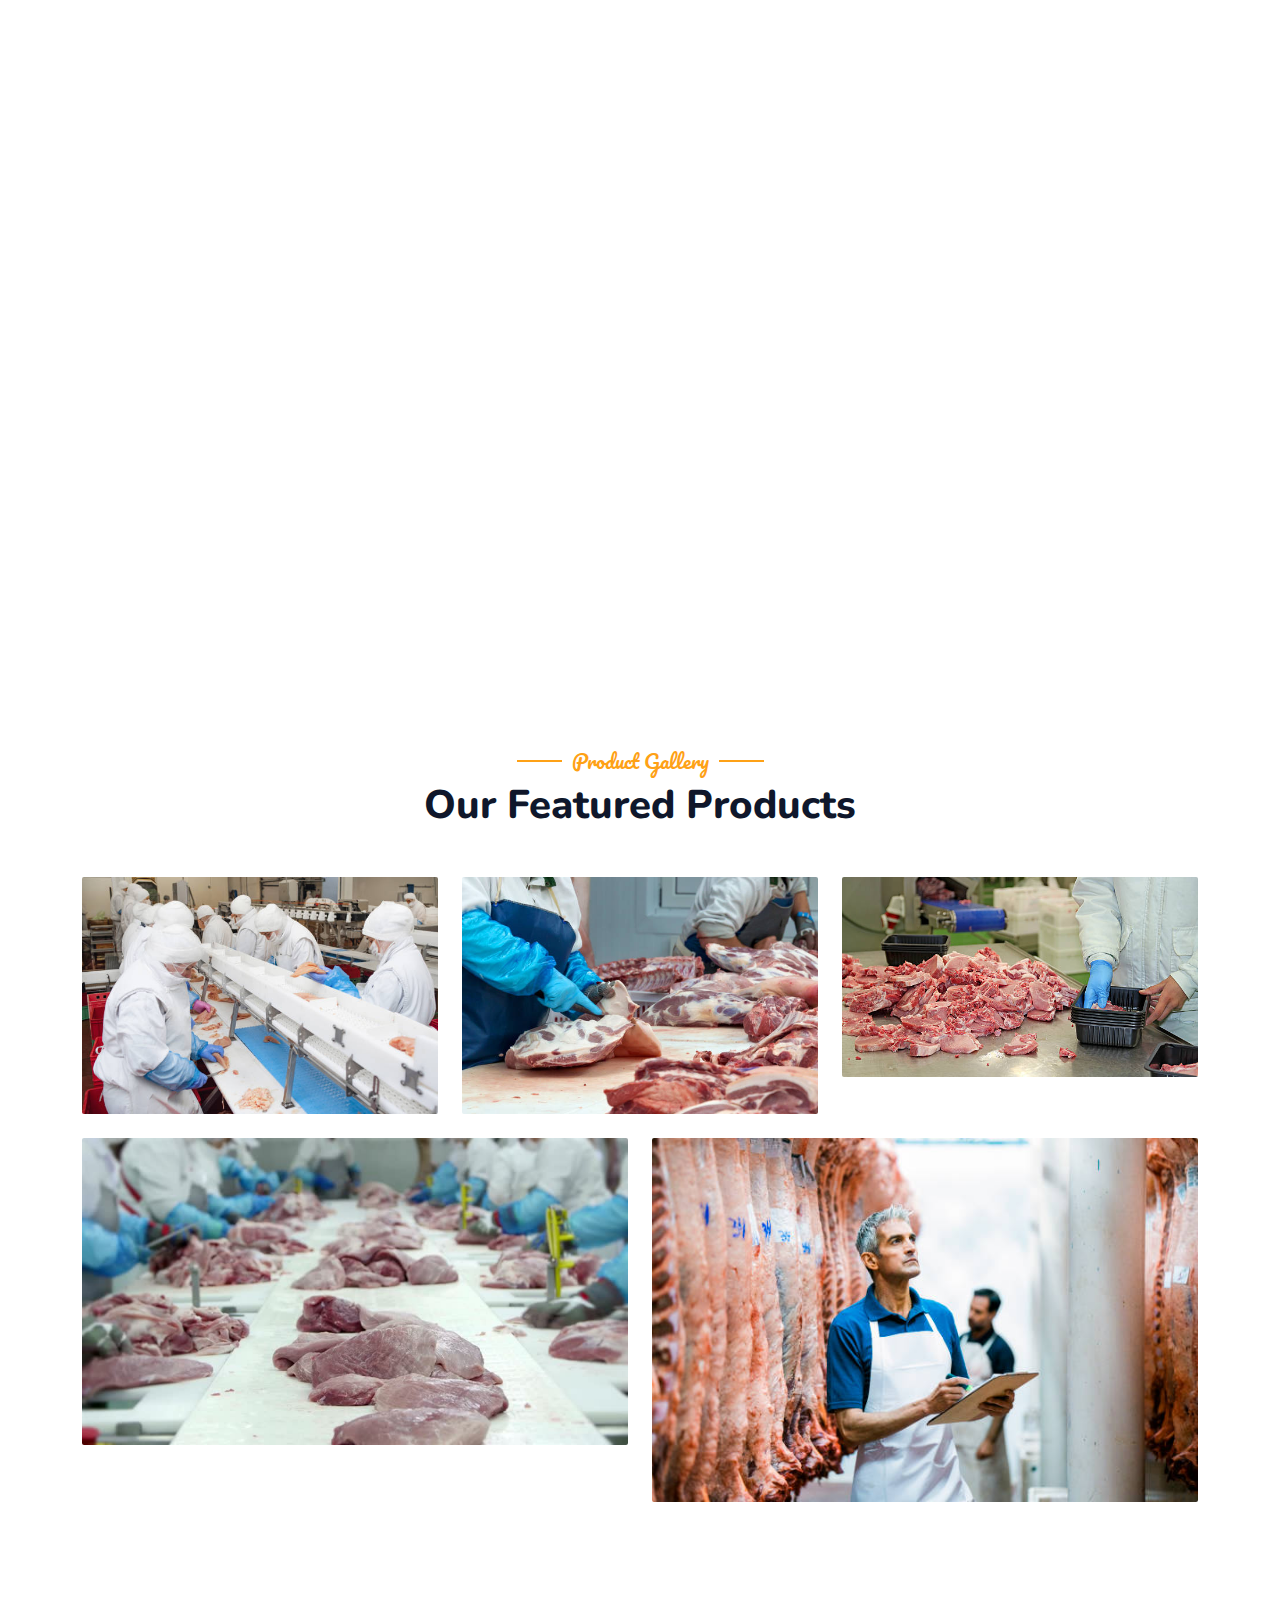
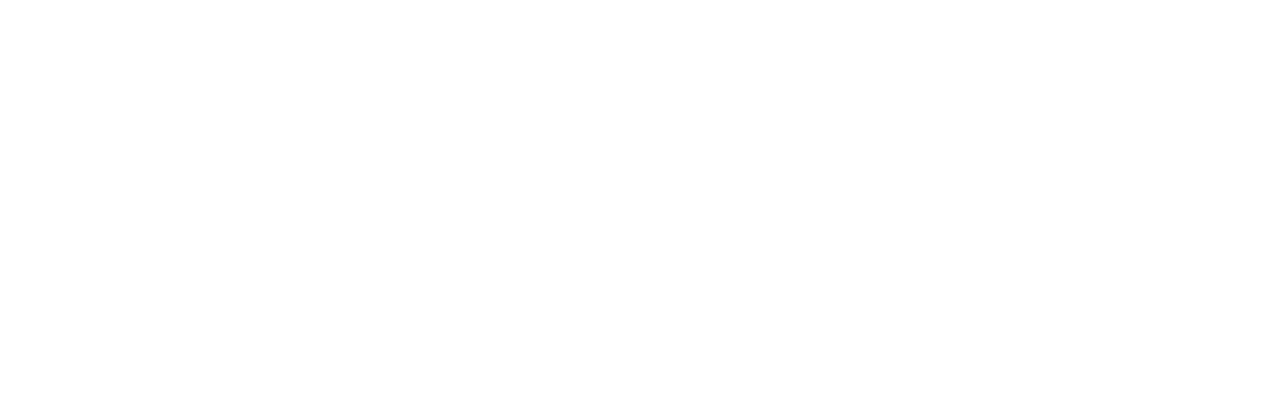
==== commit ebd766bf: "update" ====
--- a/index.html
+++ b/index.html
@@ -48,7 +48,7 @@
     <nav class="navbar navbar-expand-lg navbar-dark bg-dark px-4 px-lg-5 py-3 py-lg-0">
         <a href="" class="navbar-brand p-0">
             <!--<h1 class="text-primary m-0"><i class="fa fa-utensils me-3"></i>Al's Wild Meat Processing</h1>-->
-            <img src="img/logo.png" alt="Logo" style="height: 120px; width: 60px; filter: brightness(1.8);">
+            <img src="img/logo.png" alt="Logo" style="height: 140px; width: 90px; filter: brightness(1.8);">
         </a>
         <button class="navbar-toggler" type="button" data-bs-toggle="collapse" data-bs-target="#navbarCollapse">
             <span class="fa fa-bars"></span>
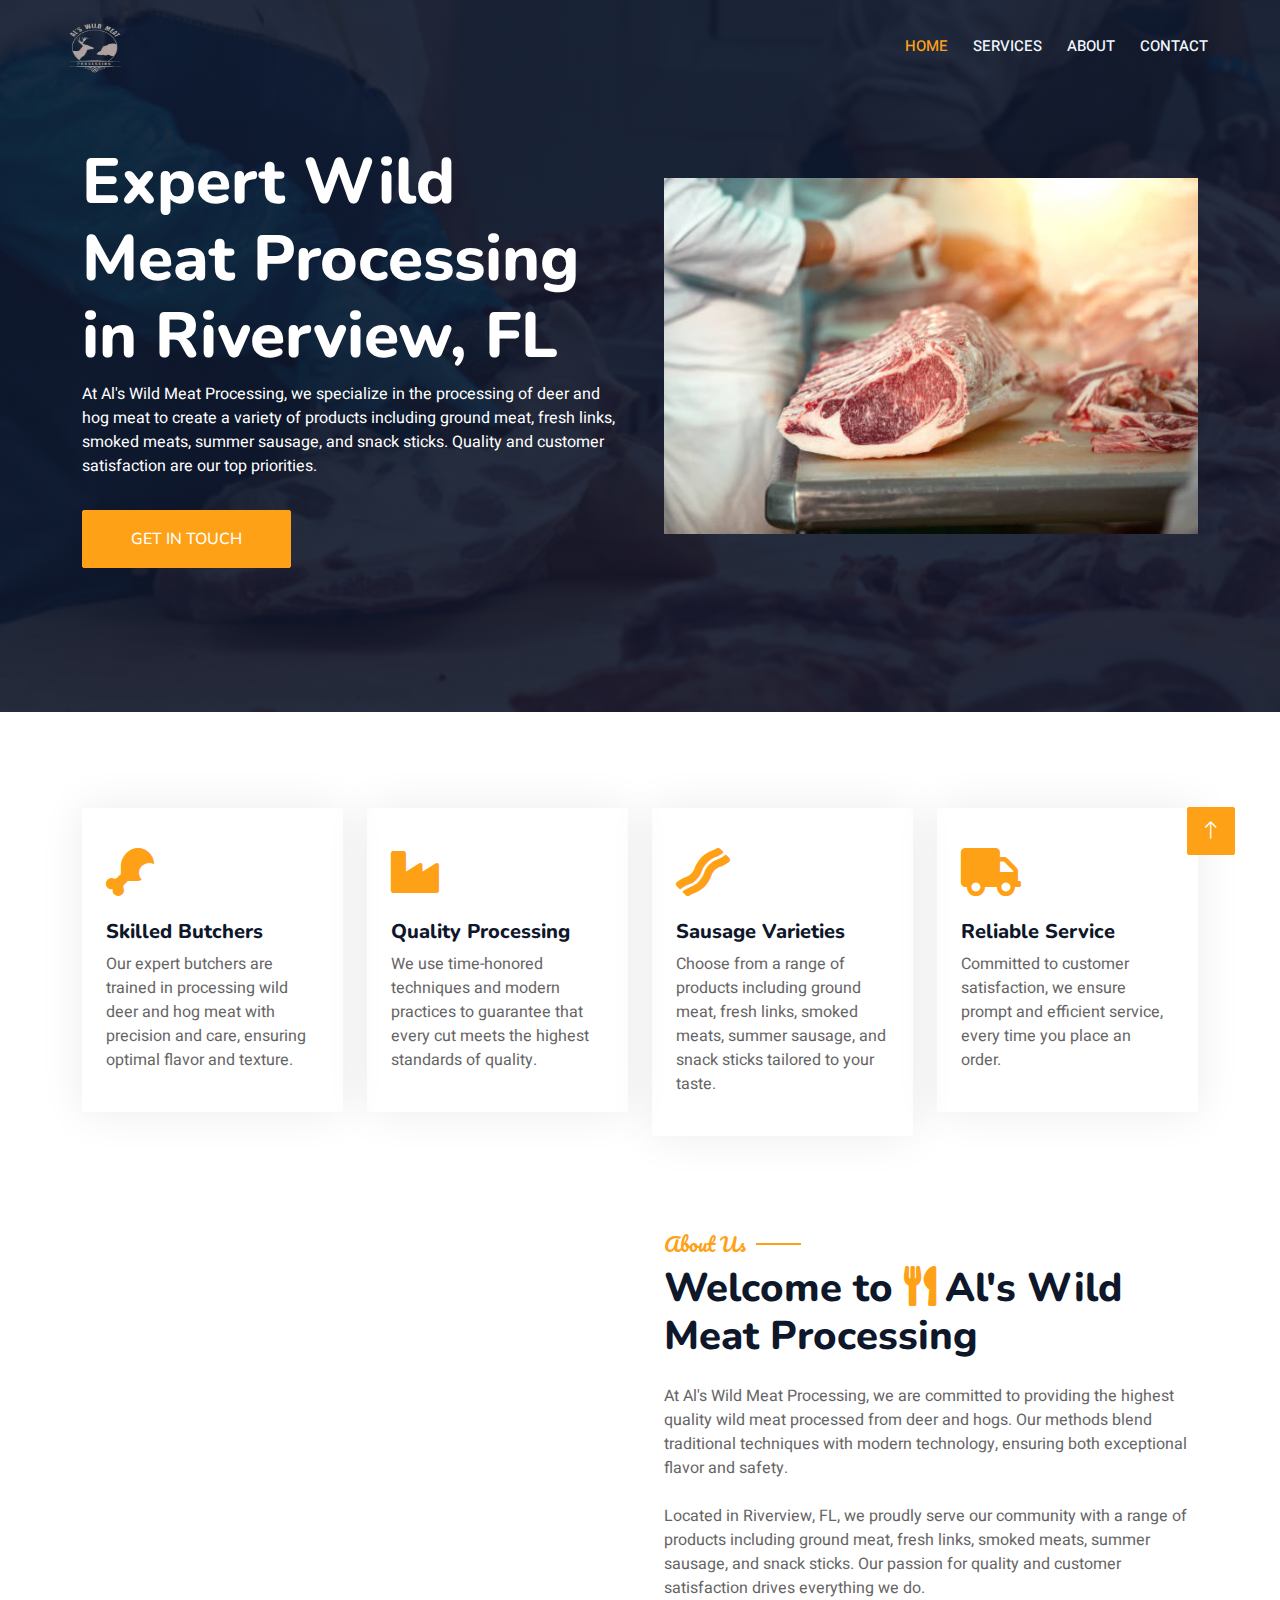
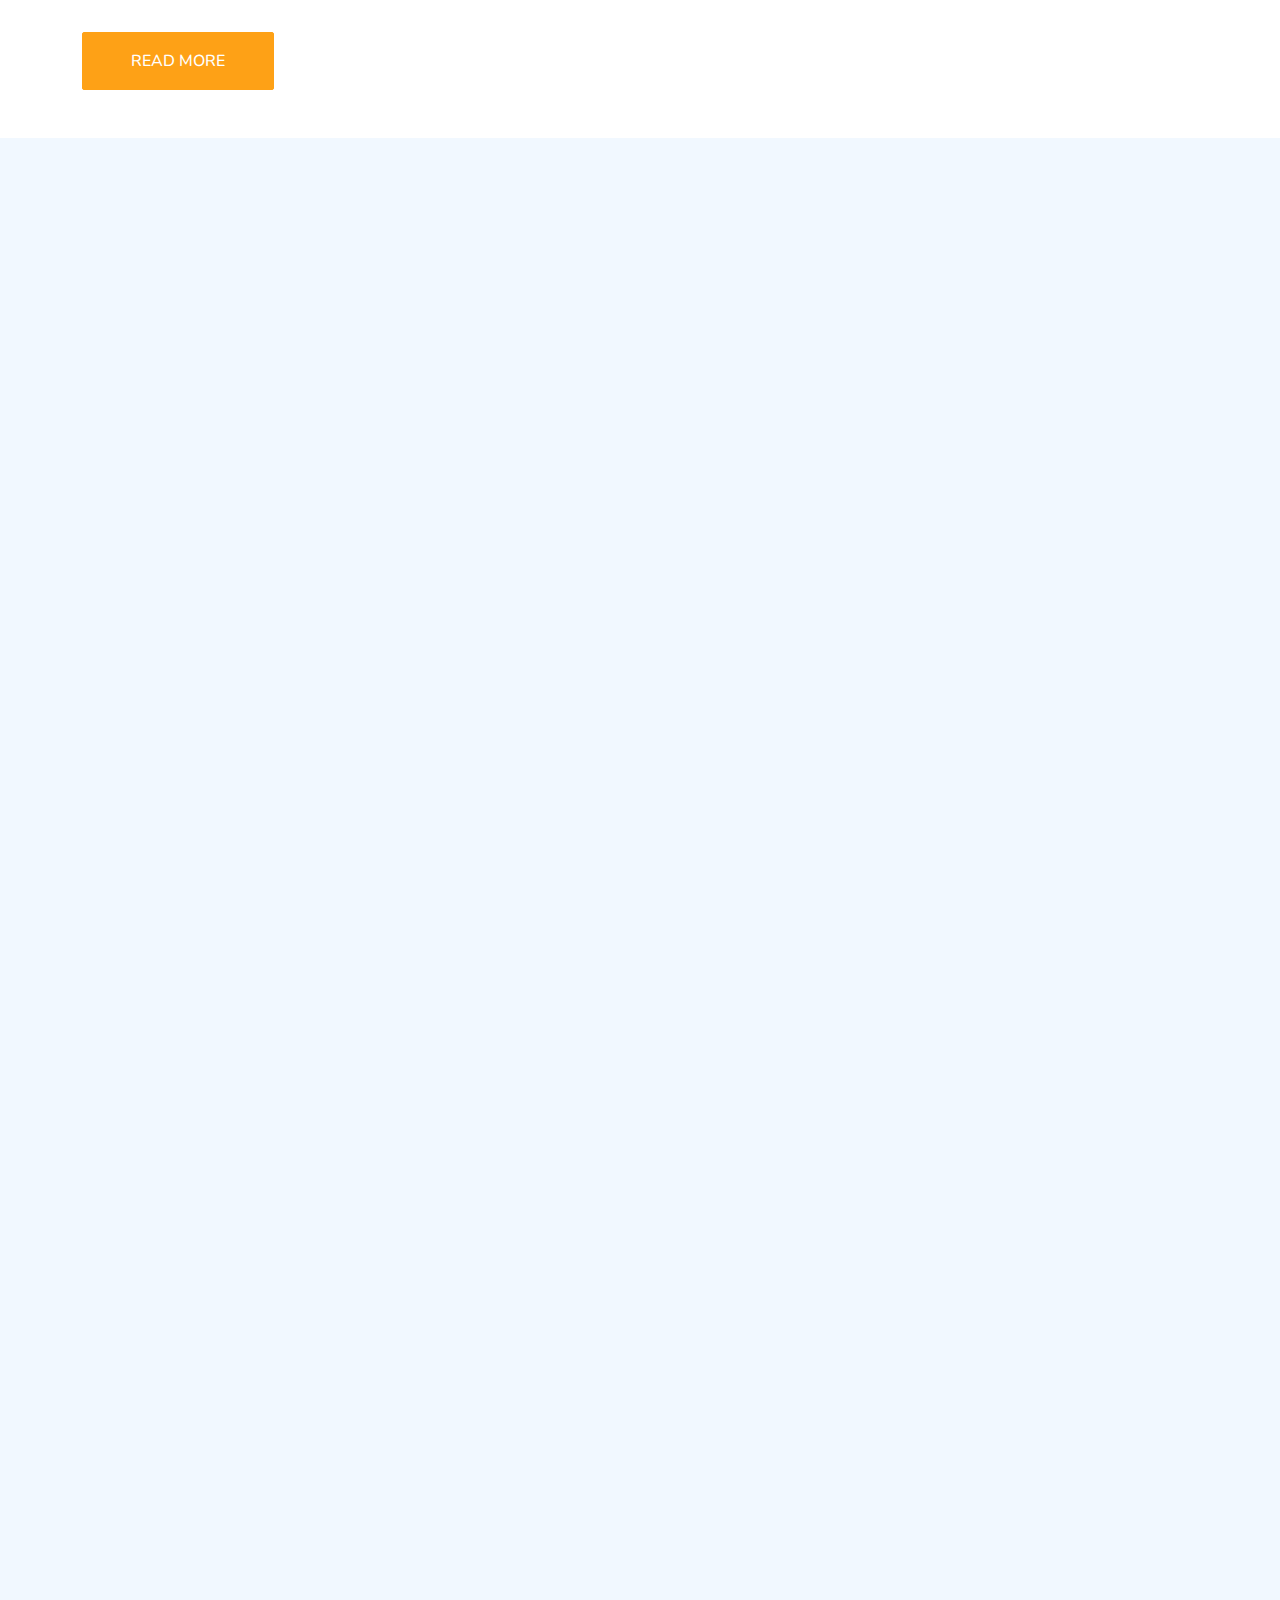
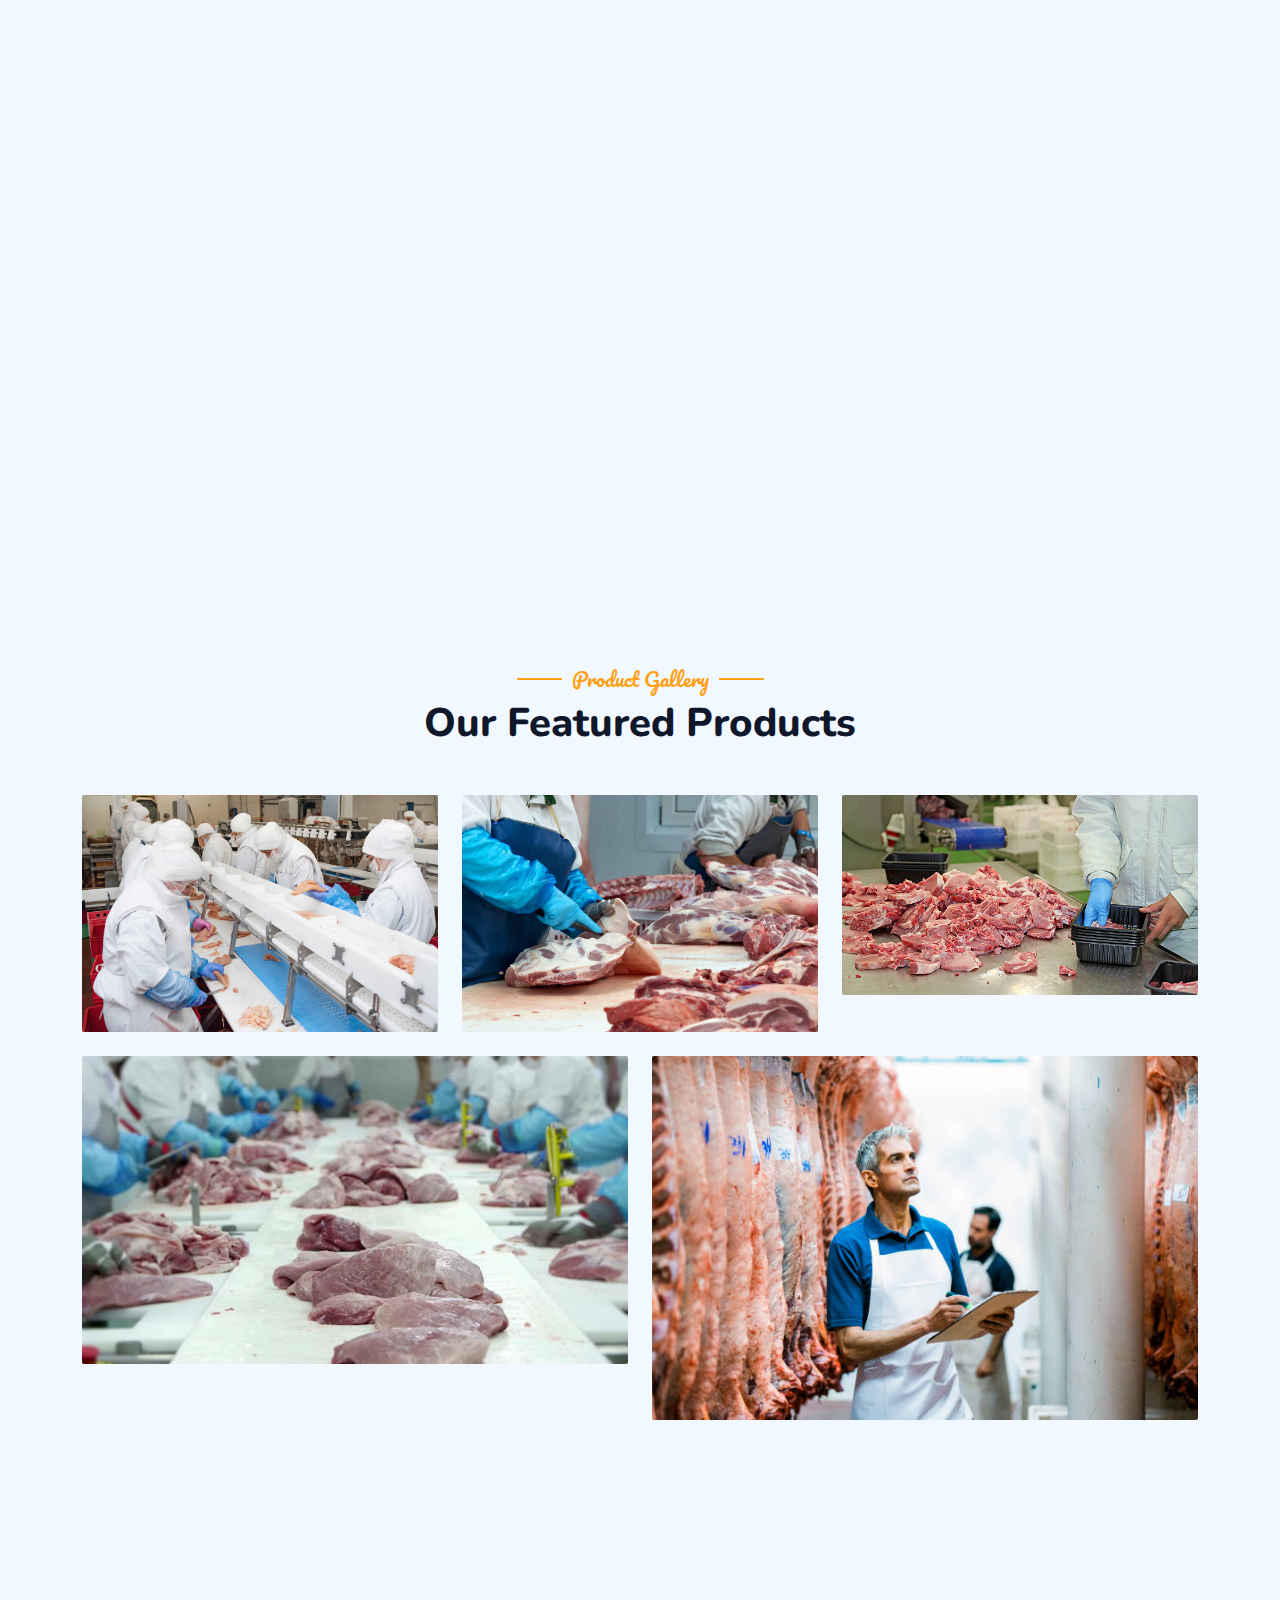
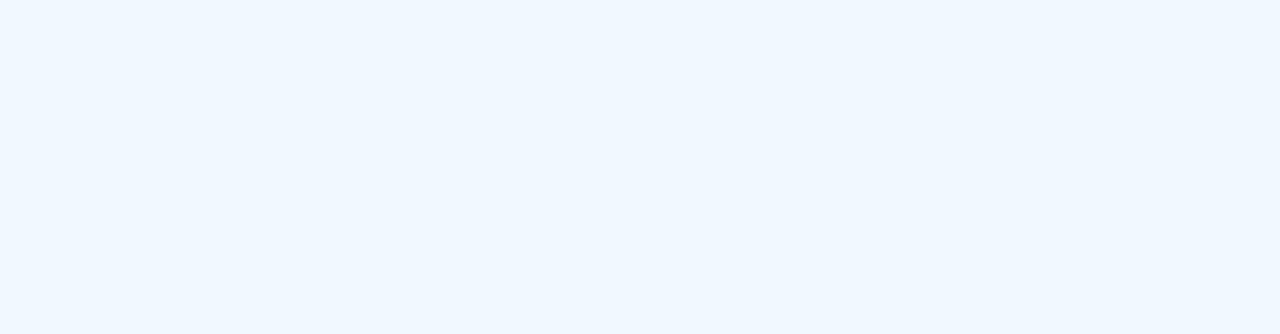
==== commit 90c9c904: "update" ====
--- a/index.html
+++ b/index.html
@@ -158,22 +158,7 @@
                 <p class="mb-4">At Al's Wild Meat Processing, we are committed to providing the highest quality wild meat processed from deer and hogs. Our methods blend traditional techniques with modern technology, ensuring both exceptional flavor and safety.</p>
                 <p class="mb-4">Located in Riverview, FL, we proudly serve our community with a range of products including ground meat, fresh links, smoked meats, summer sausage, and snack sticks. Our passion for quality and customer satisfaction drives everything we do.</p>
                 <div class="row g-4 mb-4">
-                    <div class="col-sm-6">
-                        <div class="d-flex align-items-center border-start border-5 border-primary px-3">
-                            <h1 class="flex-shrink-0 display-5 text-primary mb-0" data-toggle="counter-up">15</h1>
-                            <div class="ps-4">
-                                <p class="mb-0">Years of</p>
-                                <h6 class="text-uppercase mb-0">Experience</h6>
-                            </div>
-                        </div>
-                    </div>
-                    <div class="col-sm-6">
-                        <div class="d-flex align-items-center border-start border-5 border-primary px-3">
-                            <h1 class="flex-shrink-0 display-5 text-primary mb-0" data-toggle="counter-up">50</h1>
-                            <div class="ps-4">
-                                <p class="mb-0">Diverse</p>
-                                <h6 class="text-uppercase mb-0">Products</h6>
-                            </div>
+                   
                         </div>
                     </div>
                 </div>
